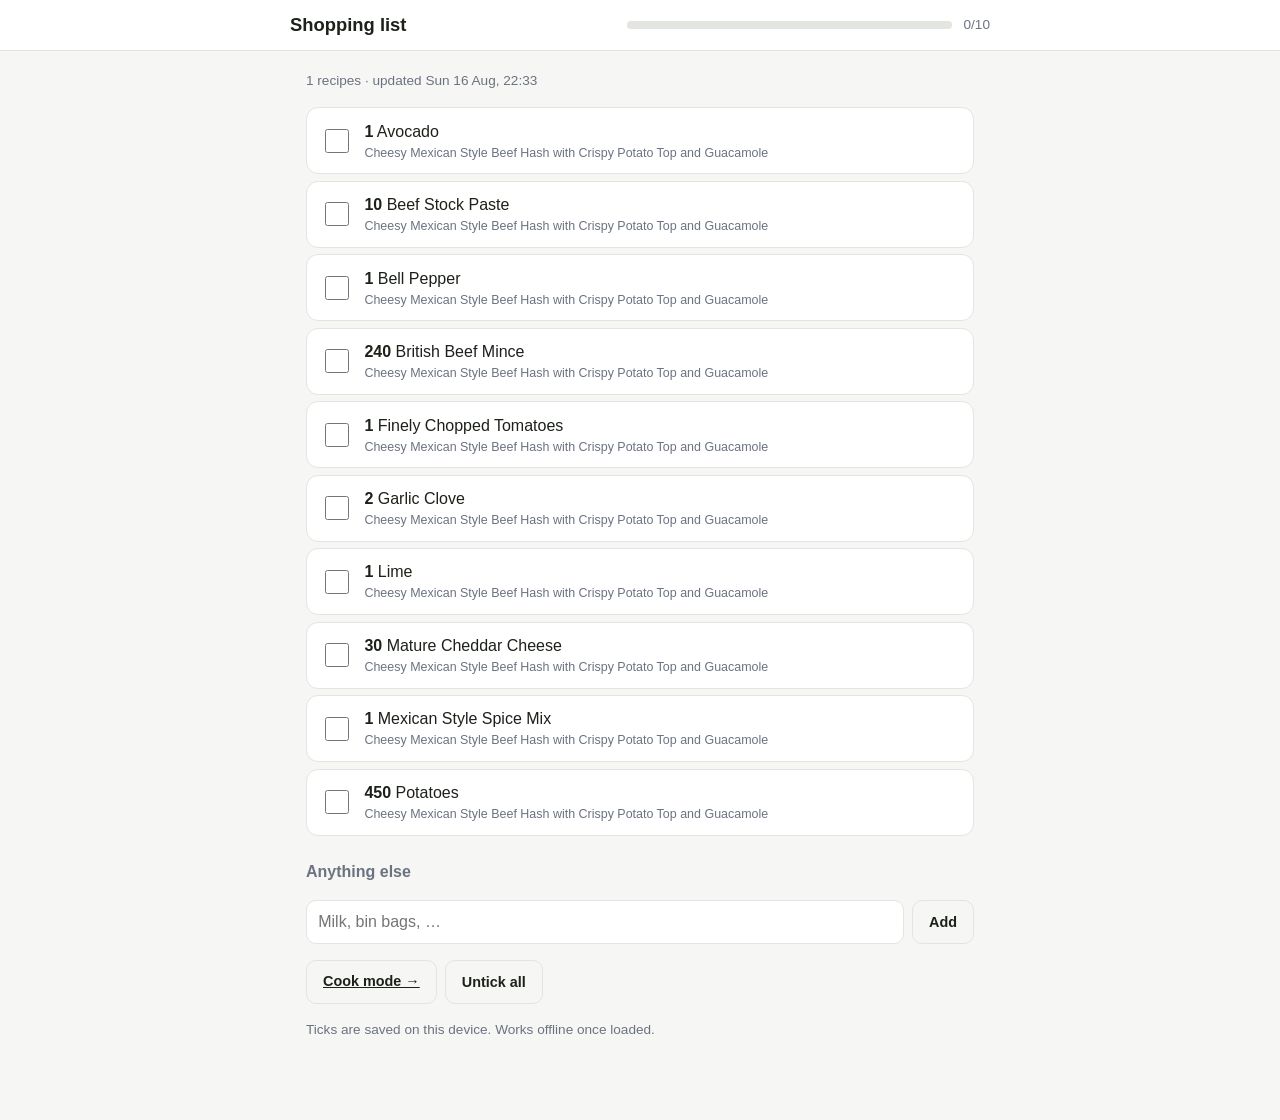
==== docs/index.html @ 16f906e8 "Shopping list 16 Aug 22:33" ====
<!DOCTYPE html>
<html lang="en">
<head>
<meta charset="UTF-8">
<meta name="viewport" content="width=device-width, initial-scale=1.0">
<meta name="theme-color" content="#2f7d32">
<title>Shopping List</title>
<link rel="manifest" href="./manifest.json">
<link rel="icon" href="./icon.svg" type="image/svg+xml">
<link rel="apple-touch-icon" href="./icon.svg">
<meta name="apple-mobile-web-app-capable" content="yes">
<meta name="apple-mobile-web-app-title" content="Shopping">
<style>
:root {
  --bg:#f6f7f5; --surface:#fff; --border:#e2e5e0; --text:#1c2119;
  --muted:#6b7280; --accent:#2f7d32; --accent-dark:#24631f; --accent-soft:#eaf4ea;
}
@media (prefers-color-scheme: dark) {
  :root {
    --bg:#14171a; --surface:#1d2125; --border:#2d3339; --text:#e8eae7;
    --muted:#9aa3ad; --accent:#5cbf60; --accent-dark:#7bd47f; --accent-soft:#1e2c1f;
  }
}
*{box-sizing:border-box}
body{margin:0;font-family:-apple-system,BlinkMacSystemFont,"Segoe UI",Roboto,Arial,sans-serif;
     background:var(--bg);color:var(--text);line-height:1.5;-webkit-text-size-adjust:100%}
header{position:sticky;top:0;z-index:10;background:var(--surface);
       border-bottom:1px solid var(--border);padding:.7rem 1rem}
.head-row{display:flex;align-items:center;gap:.75rem;max-width:700px;margin:0 auto}
h1{font-size:1.15rem;margin:0;flex:1}
main{max-width:700px;margin:0 auto;padding:1rem 1rem 4rem}
.track{flex:1;height:8px;background:var(--border);border-radius:999px;overflow:hidden}
.fill{height:100%;background:var(--accent);transition:width .25s ease}
.count{font-size:.85rem;color:var(--muted);white-space:nowrap}
ul{list-style:none;margin:0;padding:0}
li{background:var(--surface);border:1px solid var(--border);border-radius:12px;
   margin-bottom:.4rem;overflow:hidden}
label{display:flex;align-items:center;gap:.75rem;padding:.7rem .9rem;
      min-height:56px;cursor:pointer}
input[type=checkbox]{width:24px;height:24px;accent-color:var(--accent);flex:0 0 auto;cursor:pointer}
.txt{flex:1;min-width:0}
.qty{font-weight:700}
.for{display:block;font-size:.78rem;color:var(--muted)}
li.done{opacity:.5}
li.done .txt{text-decoration:line-through}
.pill{display:inline-block;font-size:.7rem;font-weight:700;text-transform:uppercase;
      letter-spacing:.03em;padding:.1rem .45rem;border-radius:999px;
      background:var(--accent-soft);color:var(--accent-dark);border:1px solid var(--border)}
.meta{color:var(--muted);font-size:.85rem;margin:.25rem 0 1rem}
.btn{display:inline-flex;align-items:center;justify-content:center;min-height:44px;
     padding:.5rem 1rem;border:1px solid var(--border);border-radius:10px;
     background:transparent;color:var(--text);font-size:.9rem;font-weight:600;
     cursor:pointer;font-family:inherit}
.btn:hover{background:var(--accent-soft);color:var(--accent-dark)}
.row{display:flex;gap:.5rem;margin:1rem 0;flex-wrap:wrap}
.add{display:flex;gap:.5rem;margin-top:1rem}
.add input[type=text]{flex:1;padding:.65rem .7rem;min-height:44px;border:1px solid var(--border);
     border-radius:10px;background:var(--surface);color:var(--text);font-size:1rem}
h2{font-size:1rem;margin:1.5rem 0 .5rem;color:var(--muted)}
.empty{text-align:center;padding:2rem 1rem;color:var(--muted)}
</style>
</head>
<body>
<header>
  <div class="head-row">
    <h1>Shopping list</h1>
    <div class="track"><div class="fill" id="fill"></div></div>
    <span class="count" id="count"></span>
  </div>
</header>
<main>
  <p class="meta">1 recipes &middot; updated Sun 16 Aug, 22:33</p>
  <ul id="list"><li><label><input type="checkbox" data-key="avocado|"><span class="txt"><span class="qty">1</span> Avocado<span class="for">Cheesy Mexican Style Beef Hash with Crispy Potato Top and Guacamole</span></span></label></li>
<li><label><input type="checkbox" data-key="beef stock paste|"><span class="txt"><span class="qty">10</span> Beef Stock Paste<span class="for">Cheesy Mexican Style Beef Hash with Crispy Potato Top and Guacamole</span></span></label></li>
<li><label><input type="checkbox" data-key="bell pepper|"><span class="txt"><span class="qty">1</span> Bell Pepper<span class="for">Cheesy Mexican Style Beef Hash with Crispy Potato Top and Guacamole</span></span></label></li>
<li><label><input type="checkbox" data-key="british beef mince|"><span class="txt"><span class="qty">240</span> British Beef Mince<span class="for">Cheesy Mexican Style Beef Hash with Crispy Potato Top and Guacamole</span></span></label></li>
<li><label><input type="checkbox" data-key="finely chopped tomatoes|"><span class="txt"><span class="qty">1</span> Finely Chopped Tomatoes<span class="for">Cheesy Mexican Style Beef Hash with Crispy Potato Top and Guacamole</span></span></label></li>
<li><label><input type="checkbox" data-key="garlic|"><span class="txt"><span class="qty">2</span> Garlic Clove<span class="for">Cheesy Mexican Style Beef Hash with Crispy Potato Top and Guacamole</span></span></label></li>
<li><label><input type="checkbox" data-key="lime|"><span class="txt"><span class="qty">1</span> Lime<span class="for">Cheesy Mexican Style Beef Hash with Crispy Potato Top and Guacamole</span></span></label></li>
<li><label><input type="checkbox" data-key="mature cheddar cheese|"><span class="txt"><span class="qty">30</span> Mature Cheddar Cheese<span class="for">Cheesy Mexican Style Beef Hash with Crispy Potato Top and Guacamole</span></span></label></li>
<li><label><input type="checkbox" data-key="mexican style spice mix|"><span class="txt"><span class="qty">1</span> Mexican Style Spice Mix<span class="for">Cheesy Mexican Style Beef Hash with Crispy Potato Top and Guacamole</span></span></label></li>
<li><label><input type="checkbox" data-key="potato|"><span class="txt"><span class="qty">450</span> Potatoes<span class="for">Cheesy Mexican Style Beef Hash with Crispy Potato Top and Guacamole</span></span></label></li></ul>

  <h2>Anything else</h2>
  <div class="add">
    <input type="text" id="extra" placeholder="Milk, bin bags, …" autocomplete="off">
    <button class="btn" id="add-btn">Add</button>
  </div>
  <ul id="extras"></ul>

  <div class="row">
    <a class="btn" href="./cook.html">Cook mode &rarr;</a>
    <button class="btn" id="reset">Untick all</button>
  </div>
  <p class="meta">Ticks are saved on this device. Works offline once loaded.</p>
</main>

<script>
(function () {
  // Ticks are keyed by ingredient, not by position, so republishing the list
  // after adding a recipe keeps everything you'd already ticked.
  var STORE = 'shopping-ticks-v1';
  var EXTRAS = 'shopping-extras-v1';

  function load(key) {
    try { return JSON.parse(localStorage.getItem(key)) || {}; }
    catch (e) { return {}; }
  }
  function save(key, val) {
    try { localStorage.setItem(key, JSON.stringify(val)); } catch (e) {}
  }

  var ticks = load(STORE);
  var extras = load(EXTRAS);
  if (!Array.isArray(extras.items)) extras = { items: [] };

  function refresh() {
    var boxes = document.querySelectorAll('input[type=checkbox]');
    var done = 0;
    boxes.forEach(function (b) { if (b.checked) done++; });
    var total = boxes.length;
    document.getElementById('fill').style.width = total ? (done / total * 100) + '%' : '0%';
    document.getElementById('count').textContent = done + '/' + total;
  }

  function wire(box) {
    box.addEventListener('change', function () {
      box.closest('li').classList.toggle('done', box.checked);
      if (box.dataset.key) {
        ticks[box.dataset.key] = box.checked;
        save(STORE, ticks);
      } else {
        var i = parseInt(box.dataset.extra, 10);
        extras.items[i].done = box.checked;
        save(EXTRAS, extras);
      }
      refresh();
    });
  }

  document.querySelectorAll('#list input[type=checkbox]').forEach(function (box) {
    if (ticks[box.dataset.key]) {
      box.checked = true;
      box.closest('li').classList.add('done');
    }
    wire(box);
  });

  function renderExtras() {
    var ul = document.getElementById('extras');
    ul.innerHTML = '';
    extras.items.forEach(function (item, i) {
      var li = document.createElement('li');
      if (item.done) li.className = 'done';
      var label = document.createElement('label');
      var box = document.createElement('input');
      box.type = 'checkbox';
      box.dataset.extra = i;
      box.checked = !!item.done;
      var span = document.createElement('span');
      span.className = 'txt';
      // textContent, not innerHTML - whatever gets typed here is never markup.
      span.textContent = item.text;
      label.appendChild(box);
      label.appendChild(span);
      li.appendChild(label);
      ul.appendChild(li);
      wire(box);
    });
    refresh();
  }

  document.getElementById('add-btn').addEventListener('click', function () {
    var input = document.getElementById('extra');
    var text = input.value.trim();
    if (!text) return;
    extras.items.push({ text: text, done: false });
    save(EXTRAS, extras);
    input.value = '';
    renderExtras();
  });

  document.getElementById('extra').addEventListener('keydown', function (e) {
    if (e.key === 'Enter') { e.preventDefault(); document.getElementById('add-btn').click(); }
  });

  document.getElementById('reset').addEventListener('click', function () {
    if (!confirm('Untick everything?')) return;
    ticks = {};
    save(STORE, ticks);
    extras.items.forEach(function (i) { i.done = false; });
    save(EXTRAS, extras);
    document.querySelectorAll('#list input[type=checkbox]').forEach(function (b) {
      b.checked = false;
      b.closest('li').classList.remove('done');
    });
    renderExtras();
  });

  renderExtras();

  if ('serviceWorker' in navigator) {
    navigator.serviceWorker.register('./sw.js').catch(function () {});
  }
})();
</script>
</body>
</html>
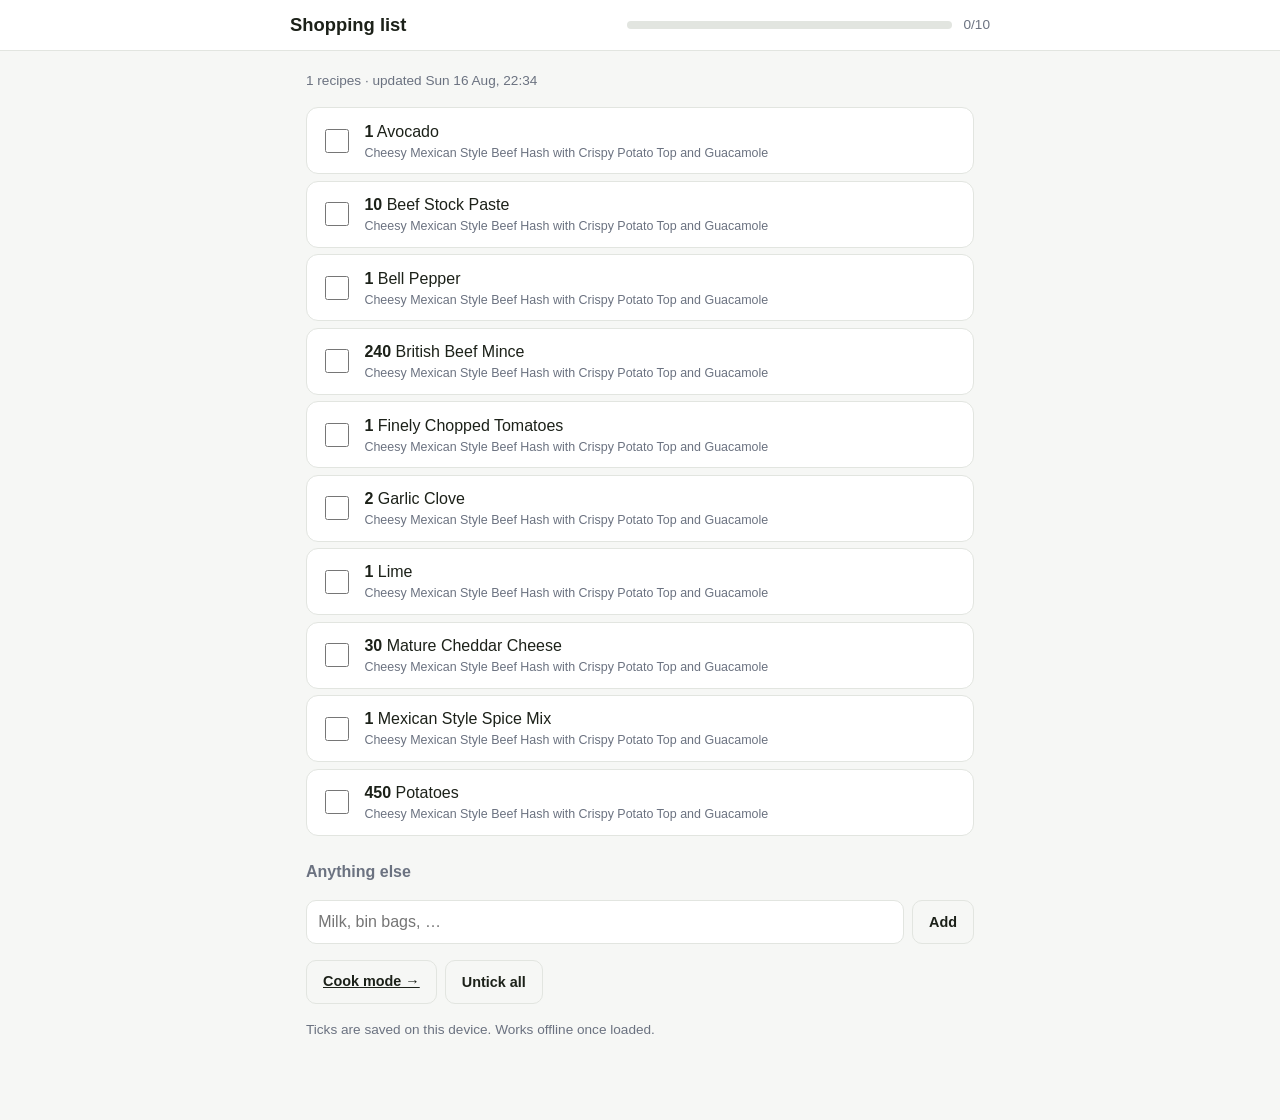
==== commit 6c3be8c4: "Shopping list 16 Aug 22:34" ====
--- a/docs/index.html
+++ b/docs/index.html
@@ -69,7 +69,7 @@
   </div>
 </header>
 <main>
-  <p class="meta">1 recipes &middot; updated Sun 16 Aug, 22:33</p>
+  <p class="meta">1 recipes &middot; updated Sun 16 Aug, 22:34</p>
   <ul id="list"><li><label><input type="checkbox" data-key="avocado|"><span class="txt"><span class="qty">1</span> Avocado<span class="for">Cheesy Mexican Style Beef Hash with Crispy Potato Top and Guacamole</span></span></label></li>
 <li><label><input type="checkbox" data-key="beef stock paste|"><span class="txt"><span class="qty">10</span> Beef Stock Paste<span class="for">Cheesy Mexican Style Beef Hash with Crispy Potato Top and Guacamole</span></span></label></li>
 <li><label><input type="checkbox" data-key="bell pepper|"><span class="txt"><span class="qty">1</span> Bell Pepper<span class="for">Cheesy Mexican Style Beef Hash with Crispy Potato Top and Guacamole</span></span></label></li>
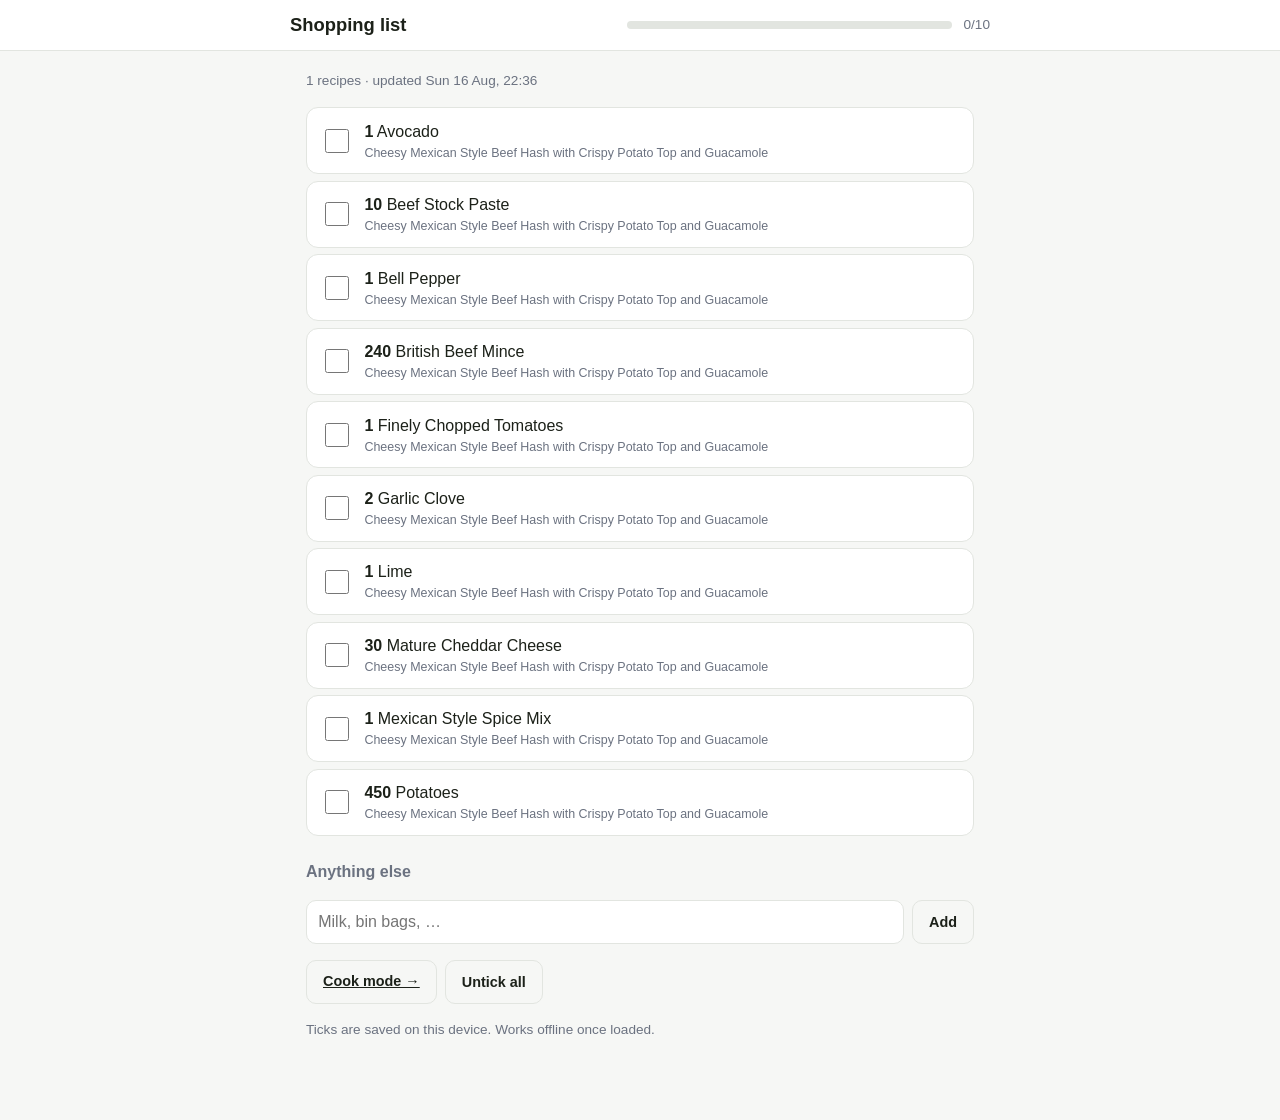
==== commit 9addfef7: "Shopping list 16 Aug 22:36" ====
--- a/docs/index.html
+++ b/docs/index.html
@@ -69,7 +69,7 @@
   </div>
 </header>
 <main>
-  <p class="meta">1 recipes &middot; updated Sun 16 Aug, 22:34</p>
+  <p class="meta">1 recipes &middot; updated Sun 16 Aug, 22:36</p>
   <ul id="list"><li><label><input type="checkbox" data-key="avocado|"><span class="txt"><span class="qty">1</span> Avocado<span class="for">Cheesy Mexican Style Beef Hash with Crispy Potato Top and Guacamole</span></span></label></li>
 <li><label><input type="checkbox" data-key="beef stock paste|"><span class="txt"><span class="qty">10</span> Beef Stock Paste<span class="for">Cheesy Mexican Style Beef Hash with Crispy Potato Top and Guacamole</span></span></label></li>
 <li><label><input type="checkbox" data-key="bell pepper|"><span class="txt"><span class="qty">1</span> Bell Pepper<span class="for">Cheesy Mexican Style Beef Hash with Crispy Potato Top and Guacamole</span></span></label></li>
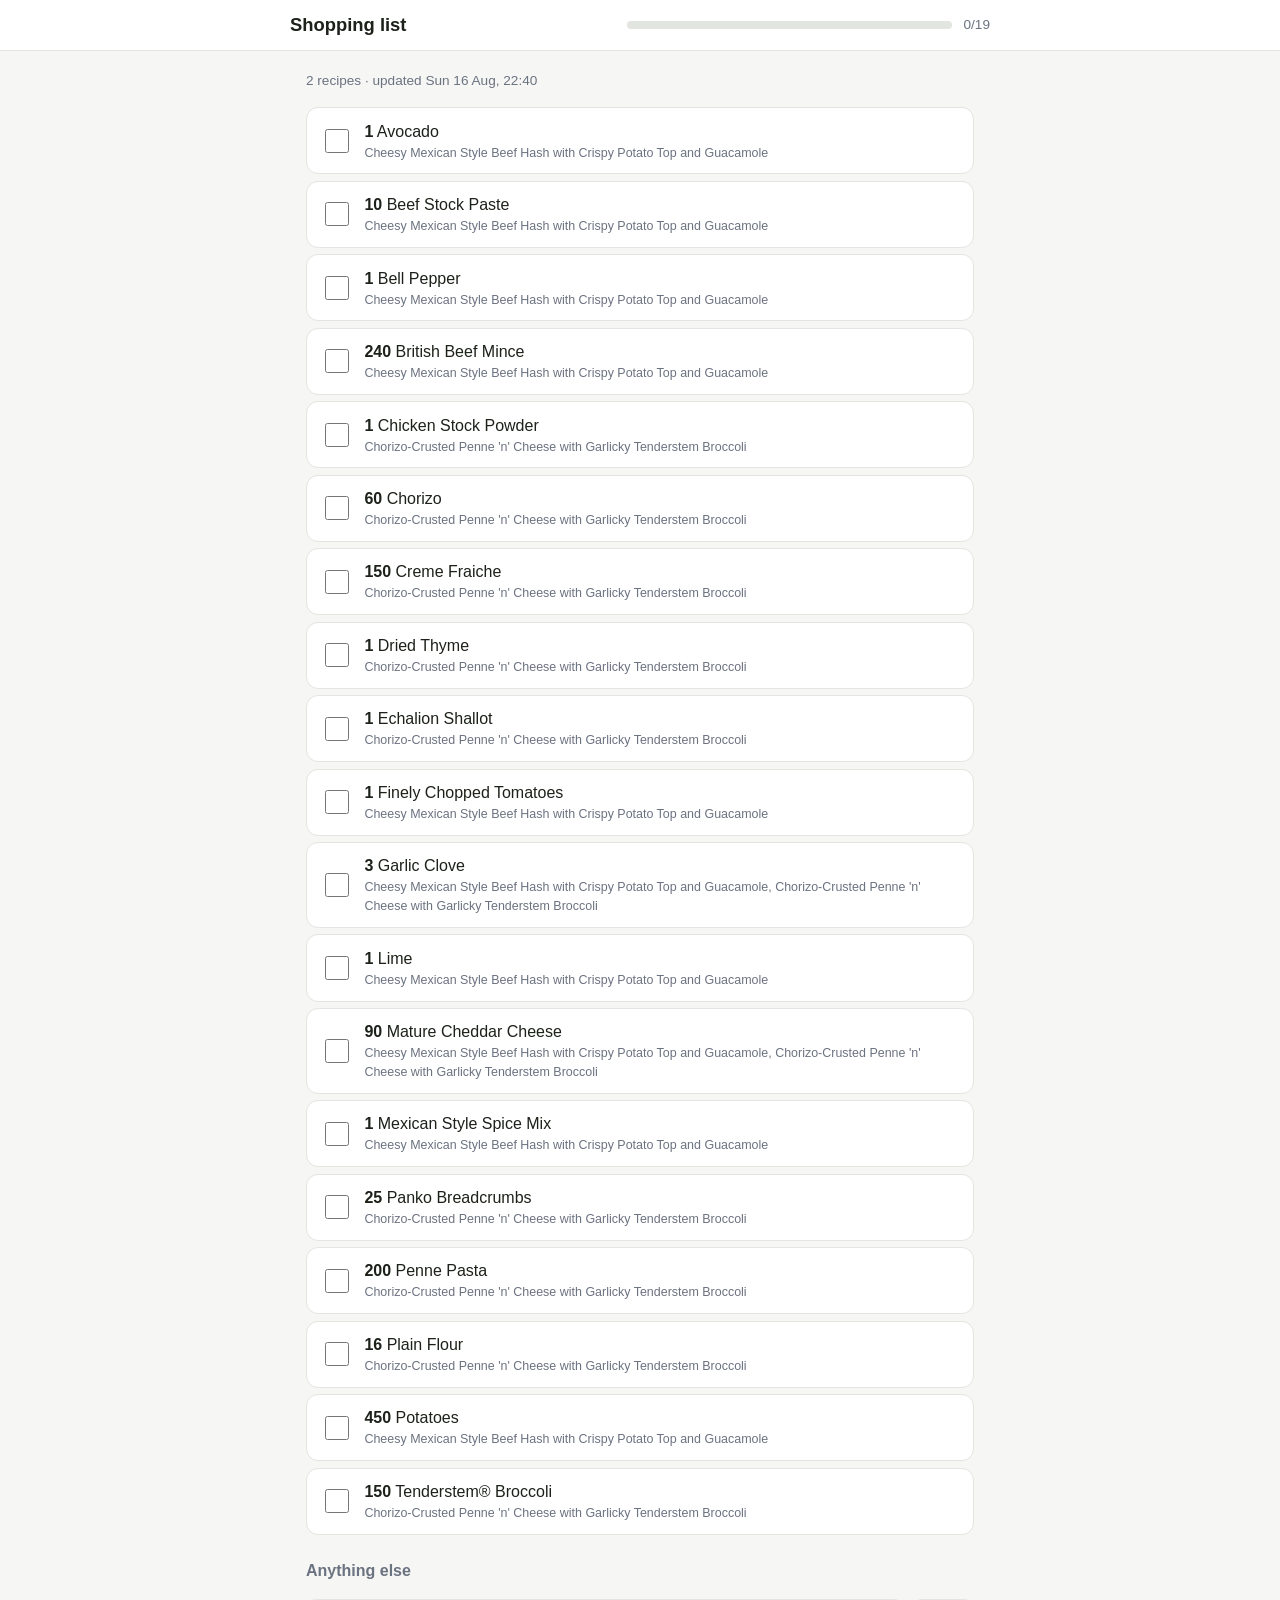
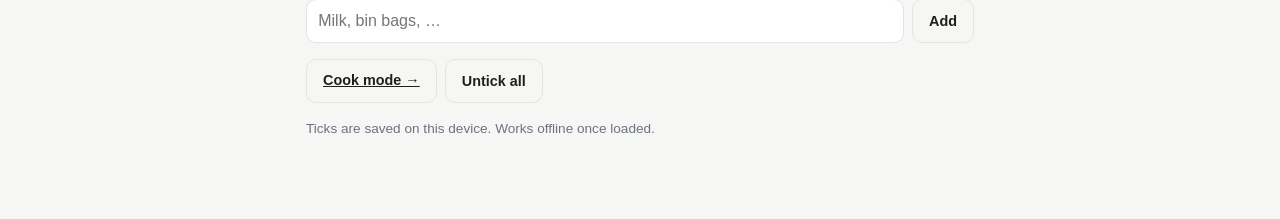
==== commit 7259fc9b: "Shopping list 16 Aug 22:40" ====
--- a/docs/index.html
+++ b/docs/index.html
@@ -69,17 +69,26 @@
   </div>
 </header>
 <main>
-  <p class="meta">1 recipes &middot; updated Sun 16 Aug, 22:36</p>
+  <p class="meta">2 recipes &middot; updated Sun 16 Aug, 22:40</p>
   <ul id="list"><li><label><input type="checkbox" data-key="avocado|"><span class="txt"><span class="qty">1</span> Avocado<span class="for">Cheesy Mexican Style Beef Hash with Crispy Potato Top and Guacamole</span></span></label></li>
 <li><label><input type="checkbox" data-key="beef stock paste|"><span class="txt"><span class="qty">10</span> Beef Stock Paste<span class="for">Cheesy Mexican Style Beef Hash with Crispy Potato Top and Guacamole</span></span></label></li>
 <li><label><input type="checkbox" data-key="bell pepper|"><span class="txt"><span class="qty">1</span> Bell Pepper<span class="for">Cheesy Mexican Style Beef Hash with Crispy Potato Top and Guacamole</span></span></label></li>
 <li><label><input type="checkbox" data-key="british beef mince|"><span class="txt"><span class="qty">240</span> British Beef Mince<span class="for">Cheesy Mexican Style Beef Hash with Crispy Potato Top and Guacamole</span></span></label></li>
+<li><label><input type="checkbox" data-key="chicken stock powder|"><span class="txt"><span class="qty">1</span> Chicken Stock Powder<span class="for">Chorizo-Crusted Penne &#x27;n&#x27; Cheese with Garlicky Tenderstem Broccoli</span></span></label></li>
+<li><label><input type="checkbox" data-key="chorizo|"><span class="txt"><span class="qty">60</span> Chorizo<span class="for">Chorizo-Crusted Penne &#x27;n&#x27; Cheese with Garlicky Tenderstem Broccoli</span></span></label></li>
+<li><label><input type="checkbox" data-key="creme fraiche|"><span class="txt"><span class="qty">150</span> Creme Fraiche<span class="for">Chorizo-Crusted Penne &#x27;n&#x27; Cheese with Garlicky Tenderstem Broccoli</span></span></label></li>
+<li><label><input type="checkbox" data-key="dried thyme|"><span class="txt"><span class="qty">1</span> Dried Thyme<span class="for">Chorizo-Crusted Penne &#x27;n&#x27; Cheese with Garlicky Tenderstem Broccoli</span></span></label></li>
+<li><label><input type="checkbox" data-key="echalion shallot|"><span class="txt"><span class="qty">1</span> Echalion Shallot<span class="for">Chorizo-Crusted Penne &#x27;n&#x27; Cheese with Garlicky Tenderstem Broccoli</span></span></label></li>
 <li><label><input type="checkbox" data-key="finely chopped tomatoes|"><span class="txt"><span class="qty">1</span> Finely Chopped Tomatoes<span class="for">Cheesy Mexican Style Beef Hash with Crispy Potato Top and Guacamole</span></span></label></li>
-<li><label><input type="checkbox" data-key="garlic|"><span class="txt"><span class="qty">2</span> Garlic Clove<span class="for">Cheesy Mexican Style Beef Hash with Crispy Potato Top and Guacamole</span></span></label></li>
+<li><label><input type="checkbox" data-key="garlic|"><span class="txt"><span class="qty">3</span> Garlic Clove<span class="for">Cheesy Mexican Style Beef Hash with Crispy Potato Top and Guacamole, Chorizo-Crusted Penne &#x27;n&#x27; Cheese with Garlicky Tenderstem Broccoli</span></span></label></li>
 <li><label><input type="checkbox" data-key="lime|"><span class="txt"><span class="qty">1</span> Lime<span class="for">Cheesy Mexican Style Beef Hash with Crispy Potato Top and Guacamole</span></span></label></li>
-<li><label><input type="checkbox" data-key="mature cheddar cheese|"><span class="txt"><span class="qty">30</span> Mature Cheddar Cheese<span class="for">Cheesy Mexican Style Beef Hash with Crispy Potato Top and Guacamole</span></span></label></li>
+<li><label><input type="checkbox" data-key="mature cheddar cheese|"><span class="txt"><span class="qty">90</span> Mature Cheddar Cheese<span class="for">Cheesy Mexican Style Beef Hash with Crispy Potato Top and Guacamole, Chorizo-Crusted Penne &#x27;n&#x27; Cheese with Garlicky Tenderstem Broccoli</span></span></label></li>
 <li><label><input type="checkbox" data-key="mexican style spice mix|"><span class="txt"><span class="qty">1</span> Mexican Style Spice Mix<span class="for">Cheesy Mexican Style Beef Hash with Crispy Potato Top and Guacamole</span></span></label></li>
-<li><label><input type="checkbox" data-key="potato|"><span class="txt"><span class="qty">450</span> Potatoes<span class="for">Cheesy Mexican Style Beef Hash with Crispy Potato Top and Guacamole</span></span></label></li></ul>
+<li><label><input type="checkbox" data-key="panko breadcrumbs|"><span class="txt"><span class="qty">25</span> Panko Breadcrumbs<span class="for">Chorizo-Crusted Penne &#x27;n&#x27; Cheese with Garlicky Tenderstem Broccoli</span></span></label></li>
+<li><label><input type="checkbox" data-key="penne pasta|"><span class="txt"><span class="qty">200</span> Penne Pasta<span class="for">Chorizo-Crusted Penne &#x27;n&#x27; Cheese with Garlicky Tenderstem Broccoli</span></span></label></li>
+<li><label><input type="checkbox" data-key="plain flour|"><span class="txt"><span class="qty">16</span> Plain Flour<span class="for">Chorizo-Crusted Penne &#x27;n&#x27; Cheese with Garlicky Tenderstem Broccoli</span></span></label></li>
+<li><label><input type="checkbox" data-key="potato|"><span class="txt"><span class="qty">450</span> Potatoes<span class="for">Cheesy Mexican Style Beef Hash with Crispy Potato Top and Guacamole</span></span></label></li>
+<li><label><input type="checkbox" data-key="tenderstem® broccoli|"><span class="txt"><span class="qty">150</span> Tenderstem® Broccoli<span class="for">Chorizo-Crusted Penne &#x27;n&#x27; Cheese with Garlicky Tenderstem Broccoli</span></span></label></li></ul>
 
   <h2>Anything else</h2>
   <div class="add">
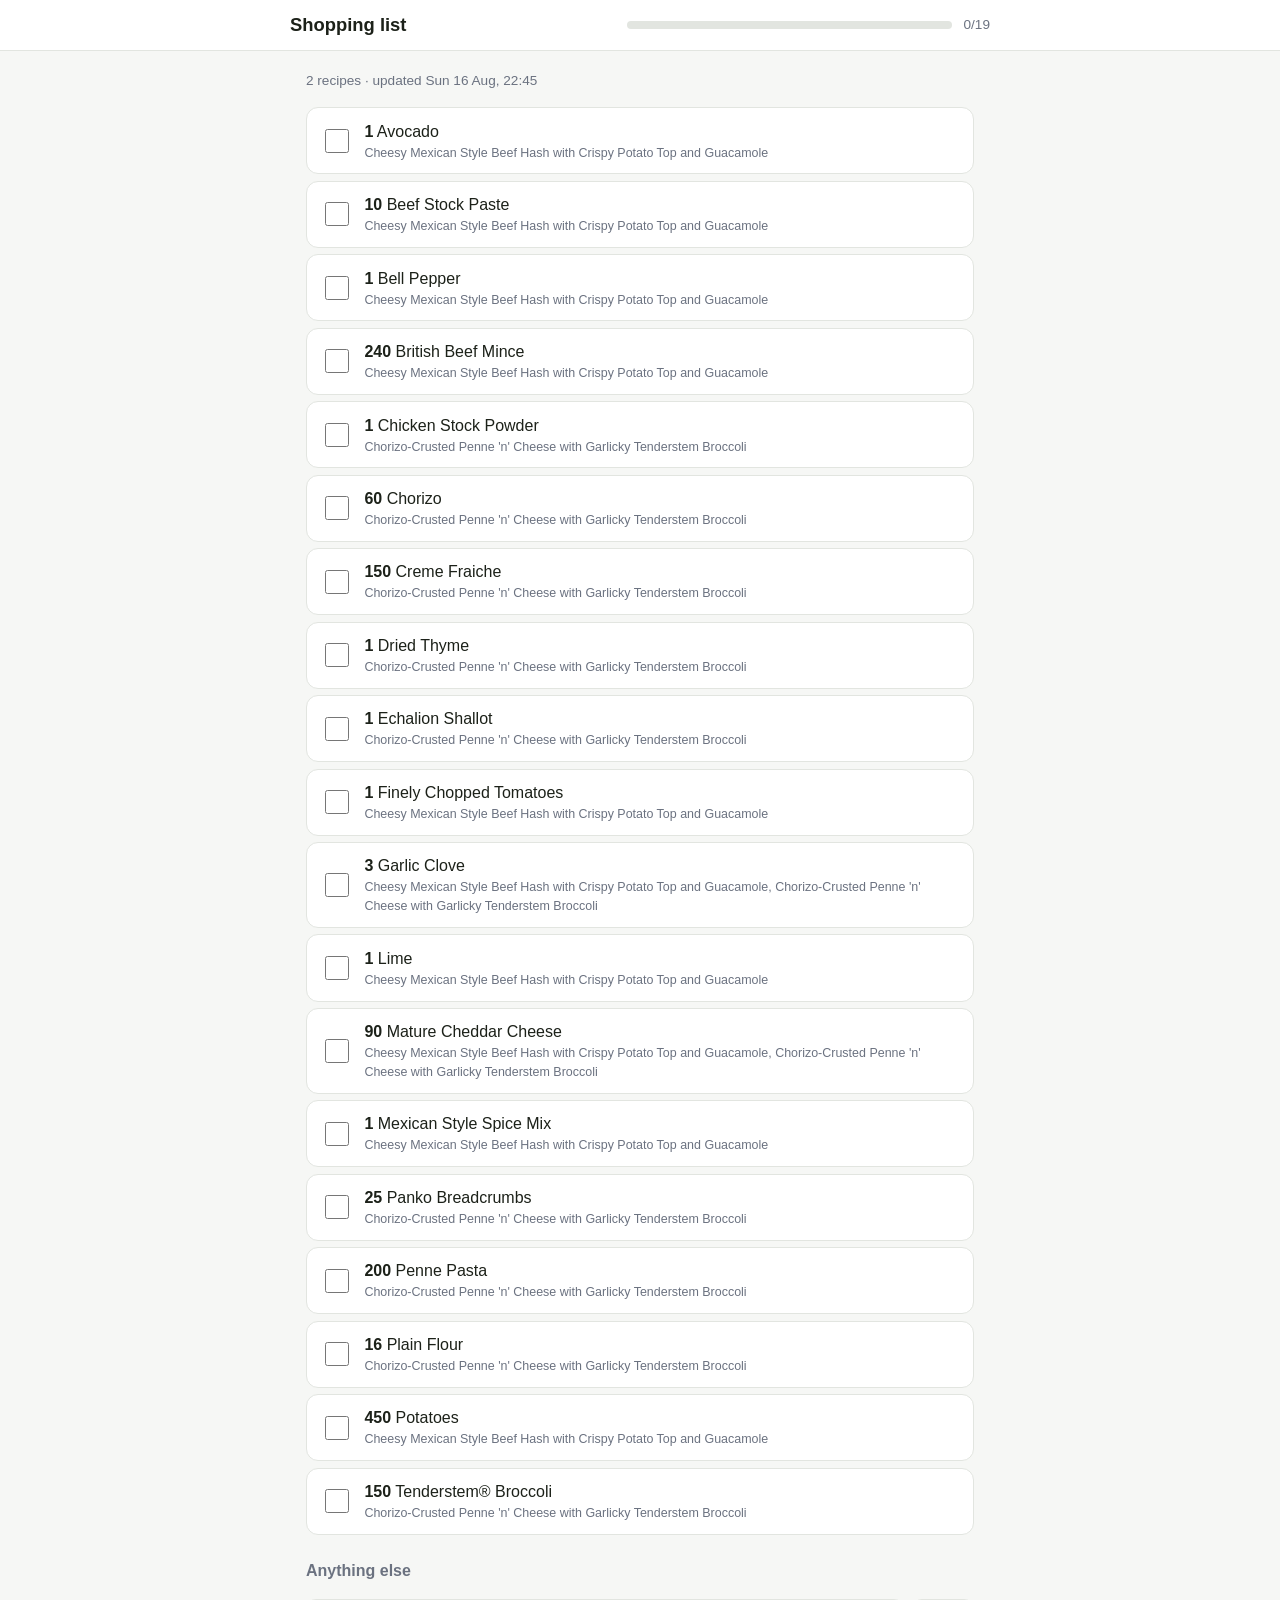
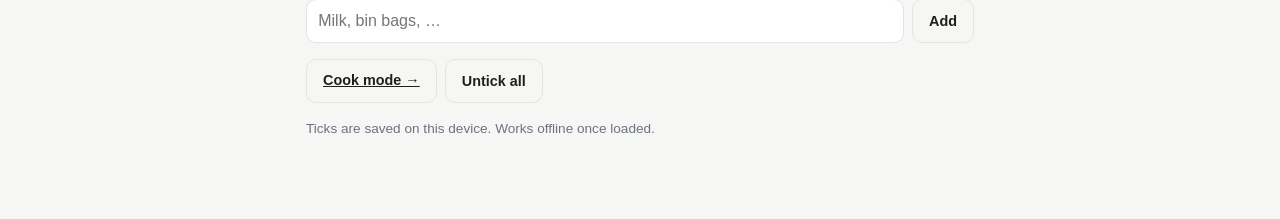
==== commit b7e6fbb7: "Shopping list 16 Aug 22:45" ====
--- a/docs/index.html
+++ b/docs/index.html
@@ -69,7 +69,7 @@
   </div>
 </header>
 <main>
-  <p class="meta">2 recipes &middot; updated Sun 16 Aug, 22:40</p>
+  <p class="meta">2 recipes &middot; updated Sun 16 Aug, 22:45</p>
   <ul id="list"><li><label><input type="checkbox" data-key="avocado|"><span class="txt"><span class="qty">1</span> Avocado<span class="for">Cheesy Mexican Style Beef Hash with Crispy Potato Top and Guacamole</span></span></label></li>
 <li><label><input type="checkbox" data-key="beef stock paste|"><span class="txt"><span class="qty">10</span> Beef Stock Paste<span class="for">Cheesy Mexican Style Beef Hash with Crispy Potato Top and Guacamole</span></span></label></li>
 <li><label><input type="checkbox" data-key="bell pepper|"><span class="txt"><span class="qty">1</span> Bell Pepper<span class="for">Cheesy Mexican Style Beef Hash with Crispy Potato Top and Guacamole</span></span></label></li>
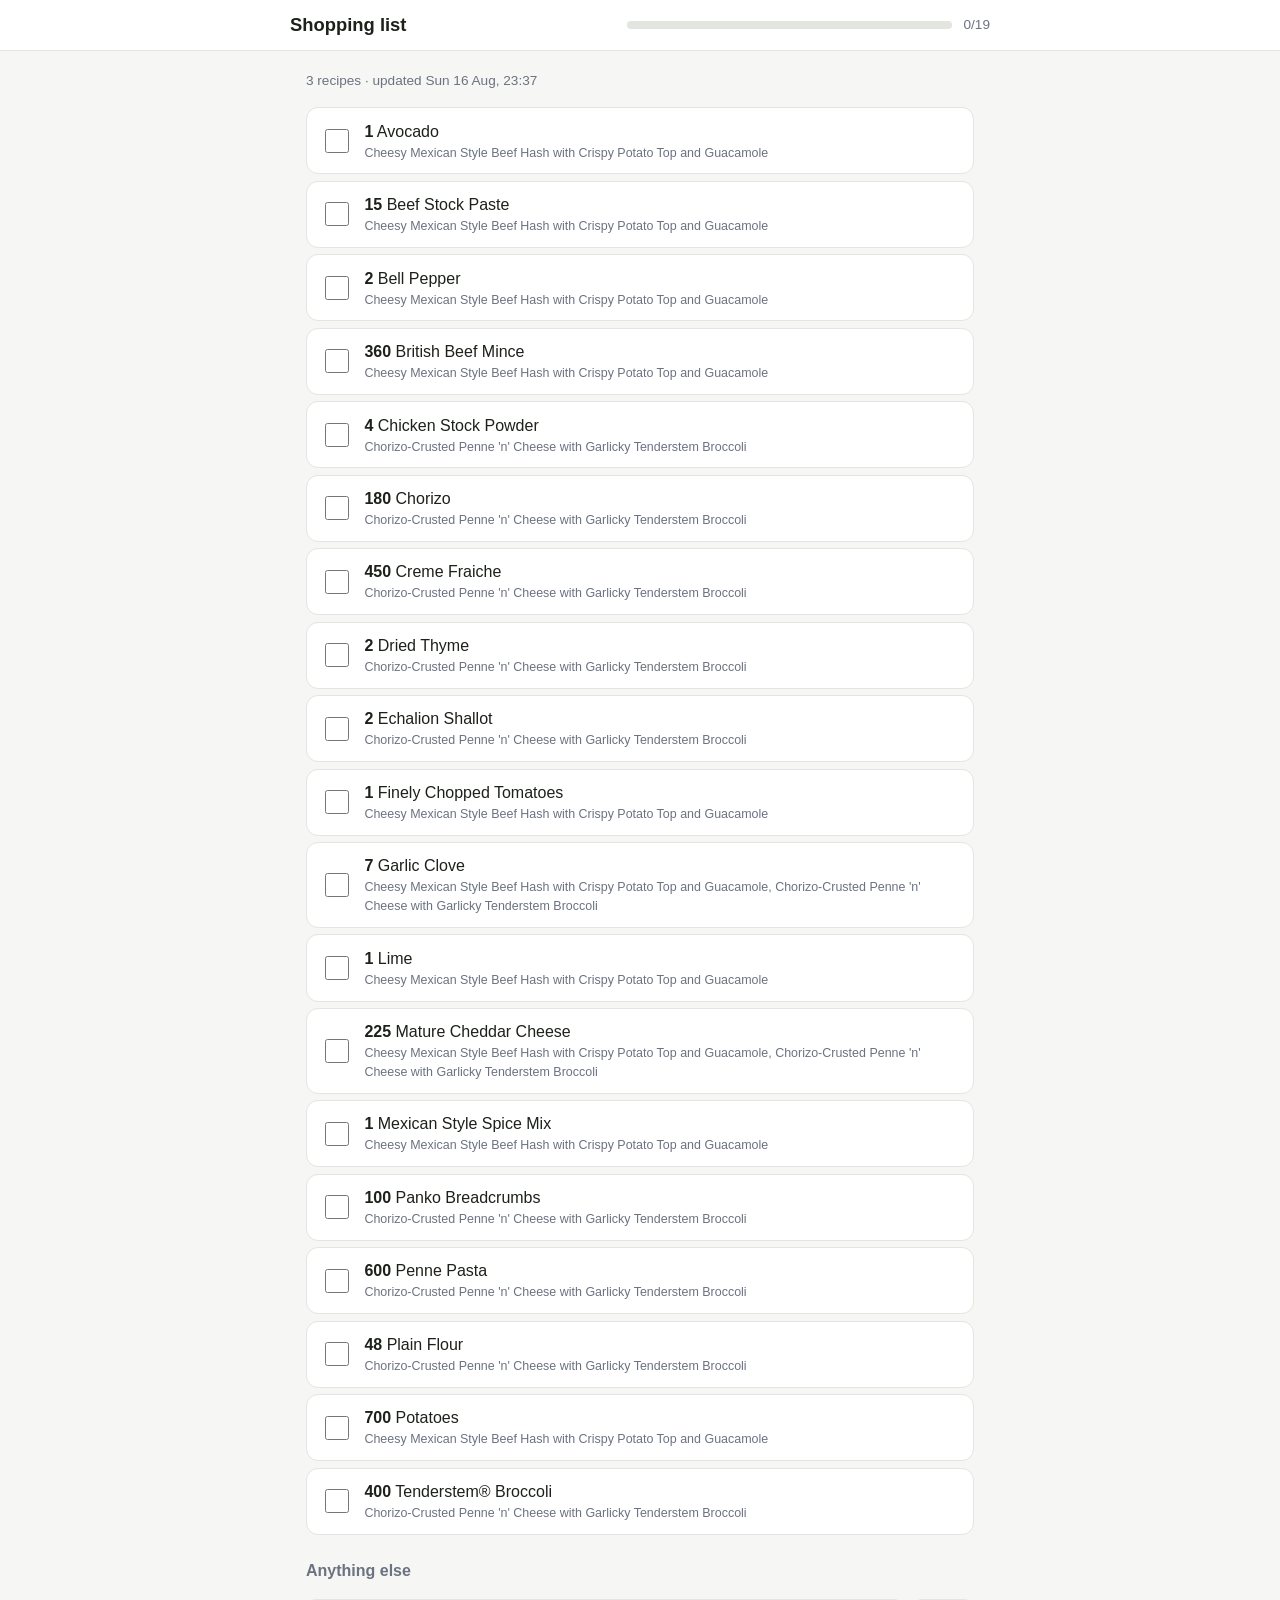
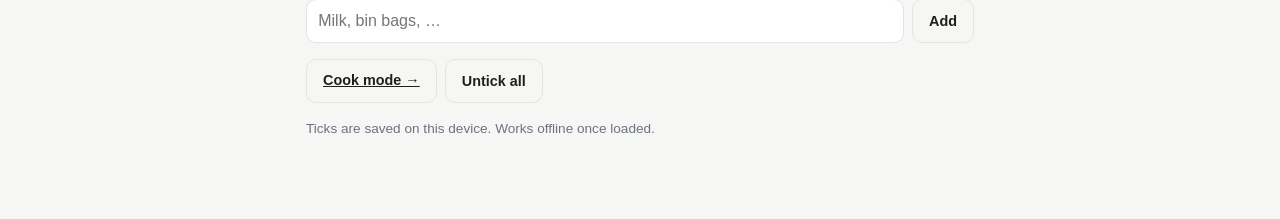
==== commit d4d6fc2a: "Shopping list 16 Aug 23:37" ====
--- a/docs/index.html
+++ b/docs/index.html
@@ -69,26 +69,26 @@
   </div>
 </header>
 <main>
-  <p class="meta">2 recipes &middot; updated Sun 16 Aug, 22:45</p>
+  <p class="meta">3 recipes &middot; updated Sun 16 Aug, 23:37</p>
   <ul id="list"><li><label><input type="checkbox" data-key="avocado|"><span class="txt"><span class="qty">1</span> Avocado<span class="for">Cheesy Mexican Style Beef Hash with Crispy Potato Top and Guacamole</span></span></label></li>
-<li><label><input type="checkbox" data-key="beef stock paste|"><span class="txt"><span class="qty">10</span> Beef Stock Paste<span class="for">Cheesy Mexican Style Beef Hash with Crispy Potato Top and Guacamole</span></span></label></li>
-<li><label><input type="checkbox" data-key="bell pepper|"><span class="txt"><span class="qty">1</span> Bell Pepper<span class="for">Cheesy Mexican Style Beef Hash with Crispy Potato Top and Guacamole</span></span></label></li>
-<li><label><input type="checkbox" data-key="british beef mince|"><span class="txt"><span class="qty">240</span> British Beef Mince<span class="for">Cheesy Mexican Style Beef Hash with Crispy Potato Top and Guacamole</span></span></label></li>
-<li><label><input type="checkbox" data-key="chicken stock powder|"><span class="txt"><span class="qty">1</span> Chicken Stock Powder<span class="for">Chorizo-Crusted Penne &#x27;n&#x27; Cheese with Garlicky Tenderstem Broccoli</span></span></label></li>
-<li><label><input type="checkbox" data-key="chorizo|"><span class="txt"><span class="qty">60</span> Chorizo<span class="for">Chorizo-Crusted Penne &#x27;n&#x27; Cheese with Garlicky Tenderstem Broccoli</span></span></label></li>
-<li><label><input type="checkbox" data-key="creme fraiche|"><span class="txt"><span class="qty">150</span> Creme Fraiche<span class="for">Chorizo-Crusted Penne &#x27;n&#x27; Cheese with Garlicky Tenderstem Broccoli</span></span></label></li>
-<li><label><input type="checkbox" data-key="dried thyme|"><span class="txt"><span class="qty">1</span> Dried Thyme<span class="for">Chorizo-Crusted Penne &#x27;n&#x27; Cheese with Garlicky Tenderstem Broccoli</span></span></label></li>
-<li><label><input type="checkbox" data-key="echalion shallot|"><span class="txt"><span class="qty">1</span> Echalion Shallot<span class="for">Chorizo-Crusted Penne &#x27;n&#x27; Cheese with Garlicky Tenderstem Broccoli</span></span></label></li>
+<li><label><input type="checkbox" data-key="beef stock paste|"><span class="txt"><span class="qty">15</span> Beef Stock Paste<span class="for">Cheesy Mexican Style Beef Hash with Crispy Potato Top and Guacamole</span></span></label></li>
+<li><label><input type="checkbox" data-key="bell pepper|"><span class="txt"><span class="qty">2</span> Bell Pepper<span class="for">Cheesy Mexican Style Beef Hash with Crispy Potato Top and Guacamole</span></span></label></li>
+<li><label><input type="checkbox" data-key="british beef mince|"><span class="txt"><span class="qty">360</span> British Beef Mince<span class="for">Cheesy Mexican Style Beef Hash with Crispy Potato Top and Guacamole</span></span></label></li>
+<li><label><input type="checkbox" data-key="chicken stock powder|"><span class="txt"><span class="qty">4</span> Chicken Stock Powder<span class="for">Chorizo-Crusted Penne &#x27;n&#x27; Cheese with Garlicky Tenderstem Broccoli</span></span></label></li>
+<li><label><input type="checkbox" data-key="chorizo|"><span class="txt"><span class="qty">180</span> Chorizo<span class="for">Chorizo-Crusted Penne &#x27;n&#x27; Cheese with Garlicky Tenderstem Broccoli</span></span></label></li>
+<li><label><input type="checkbox" data-key="creme fraiche|"><span class="txt"><span class="qty">450</span> Creme Fraiche<span class="for">Chorizo-Crusted Penne &#x27;n&#x27; Cheese with Garlicky Tenderstem Broccoli</span></span></label></li>
+<li><label><input type="checkbox" data-key="dried thyme|"><span class="txt"><span class="qty">2</span> Dried Thyme<span class="for">Chorizo-Crusted Penne &#x27;n&#x27; Cheese with Garlicky Tenderstem Broccoli</span></span></label></li>
+<li><label><input type="checkbox" data-key="echalion shallot|"><span class="txt"><span class="qty">2</span> Echalion Shallot<span class="for">Chorizo-Crusted Penne &#x27;n&#x27; Cheese with Garlicky Tenderstem Broccoli</span></span></label></li>
 <li><label><input type="checkbox" data-key="finely chopped tomatoes|"><span class="txt"><span class="qty">1</span> Finely Chopped Tomatoes<span class="for">Cheesy Mexican Style Beef Hash with Crispy Potato Top and Guacamole</span></span></label></li>
-<li><label><input type="checkbox" data-key="garlic|"><span class="txt"><span class="qty">3</span> Garlic Clove<span class="for">Cheesy Mexican Style Beef Hash with Crispy Potato Top and Guacamole, Chorizo-Crusted Penne &#x27;n&#x27; Cheese with Garlicky Tenderstem Broccoli</span></span></label></li>
+<li><label><input type="checkbox" data-key="garlic|"><span class="txt"><span class="qty">7</span> Garlic Clove<span class="for">Cheesy Mexican Style Beef Hash with Crispy Potato Top and Guacamole, Chorizo-Crusted Penne &#x27;n&#x27; Cheese with Garlicky Tenderstem Broccoli</span></span></label></li>
 <li><label><input type="checkbox" data-key="lime|"><span class="txt"><span class="qty">1</span> Lime<span class="for">Cheesy Mexican Style Beef Hash with Crispy Potato Top and Guacamole</span></span></label></li>
-<li><label><input type="checkbox" data-key="mature cheddar cheese|"><span class="txt"><span class="qty">90</span> Mature Cheddar Cheese<span class="for">Cheesy Mexican Style Beef Hash with Crispy Potato Top and Guacamole, Chorizo-Crusted Penne &#x27;n&#x27; Cheese with Garlicky Tenderstem Broccoli</span></span></label></li>
+<li><label><input type="checkbox" data-key="mature cheddar cheese|"><span class="txt"><span class="qty">225</span> Mature Cheddar Cheese<span class="for">Cheesy Mexican Style Beef Hash with Crispy Potato Top and Guacamole, Chorizo-Crusted Penne &#x27;n&#x27; Cheese with Garlicky Tenderstem Broccoli</span></span></label></li>
 <li><label><input type="checkbox" data-key="mexican style spice mix|"><span class="txt"><span class="qty">1</span> Mexican Style Spice Mix<span class="for">Cheesy Mexican Style Beef Hash with Crispy Potato Top and Guacamole</span></span></label></li>
-<li><label><input type="checkbox" data-key="panko breadcrumbs|"><span class="txt"><span class="qty">25</span> Panko Breadcrumbs<span class="for">Chorizo-Crusted Penne &#x27;n&#x27; Cheese with Garlicky Tenderstem Broccoli</span></span></label></li>
-<li><label><input type="checkbox" data-key="penne pasta|"><span class="txt"><span class="qty">200</span> Penne Pasta<span class="for">Chorizo-Crusted Penne &#x27;n&#x27; Cheese with Garlicky Tenderstem Broccoli</span></span></label></li>
-<li><label><input type="checkbox" data-key="plain flour|"><span class="txt"><span class="qty">16</span> Plain Flour<span class="for">Chorizo-Crusted Penne &#x27;n&#x27; Cheese with Garlicky Tenderstem Broccoli</span></span></label></li>
-<li><label><input type="checkbox" data-key="potato|"><span class="txt"><span class="qty">450</span> Potatoes<span class="for">Cheesy Mexican Style Beef Hash with Crispy Potato Top and Guacamole</span></span></label></li>
-<li><label><input type="checkbox" data-key="tenderstem® broccoli|"><span class="txt"><span class="qty">150</span> Tenderstem® Broccoli<span class="for">Chorizo-Crusted Penne &#x27;n&#x27; Cheese with Garlicky Tenderstem Broccoli</span></span></label></li></ul>
+<li><label><input type="checkbox" data-key="panko breadcrumbs|"><span class="txt"><span class="qty">100</span> Panko Breadcrumbs<span class="for">Chorizo-Crusted Penne &#x27;n&#x27; Cheese with Garlicky Tenderstem Broccoli</span></span></label></li>
+<li><label><input type="checkbox" data-key="penne pasta|"><span class="txt"><span class="qty">600</span> Penne Pasta<span class="for">Chorizo-Crusted Penne &#x27;n&#x27; Cheese with Garlicky Tenderstem Broccoli</span></span></label></li>
+<li><label><input type="checkbox" data-key="plain flour|"><span class="txt"><span class="qty">48</span> Plain Flour<span class="for">Chorizo-Crusted Penne &#x27;n&#x27; Cheese with Garlicky Tenderstem Broccoli</span></span></label></li>
+<li><label><input type="checkbox" data-key="potato|"><span class="txt"><span class="qty">700</span> Potatoes<span class="for">Cheesy Mexican Style Beef Hash with Crispy Potato Top and Guacamole</span></span></label></li>
+<li><label><input type="checkbox" data-key="tenderstem® broccoli|"><span class="txt"><span class="qty">400</span> Tenderstem® Broccoli<span class="for">Chorizo-Crusted Penne &#x27;n&#x27; Cheese with Garlicky Tenderstem Broccoli</span></span></label></li></ul>
 
   <h2>Anything else</h2>
   <div class="add">
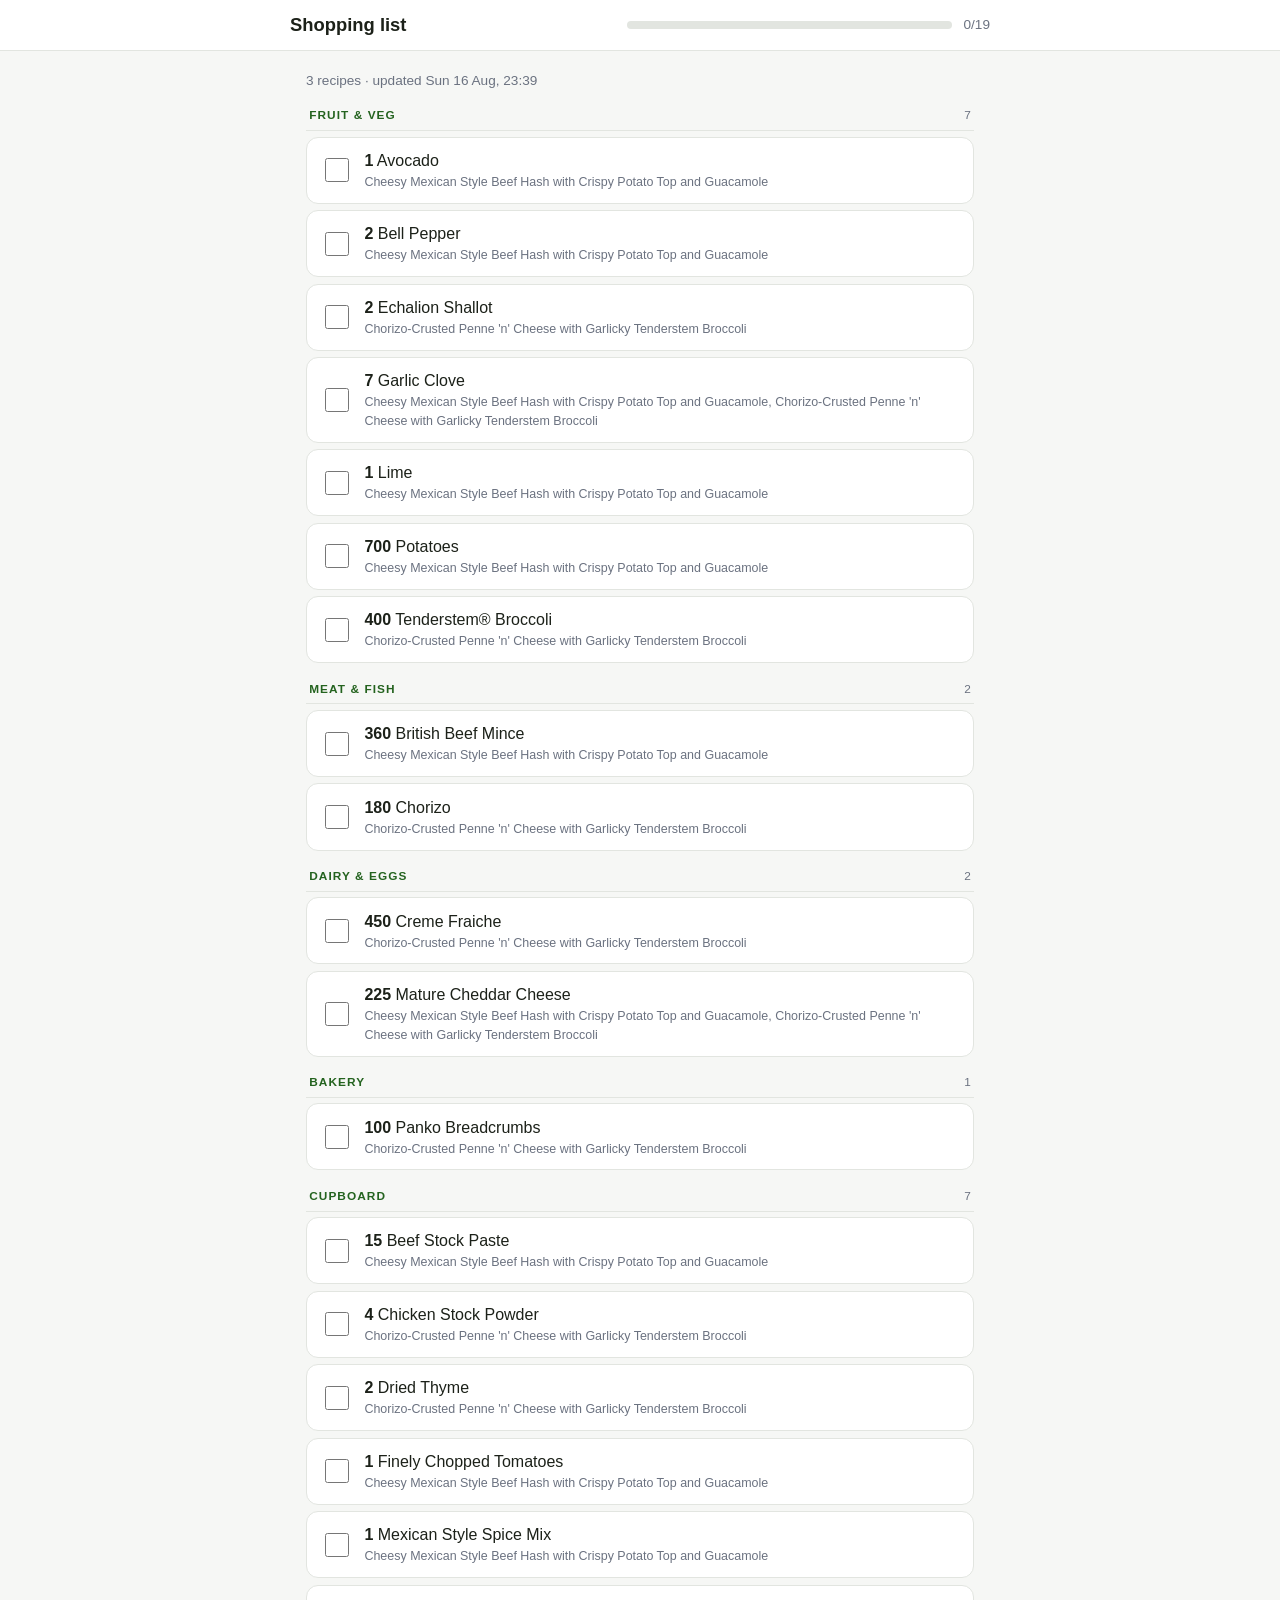
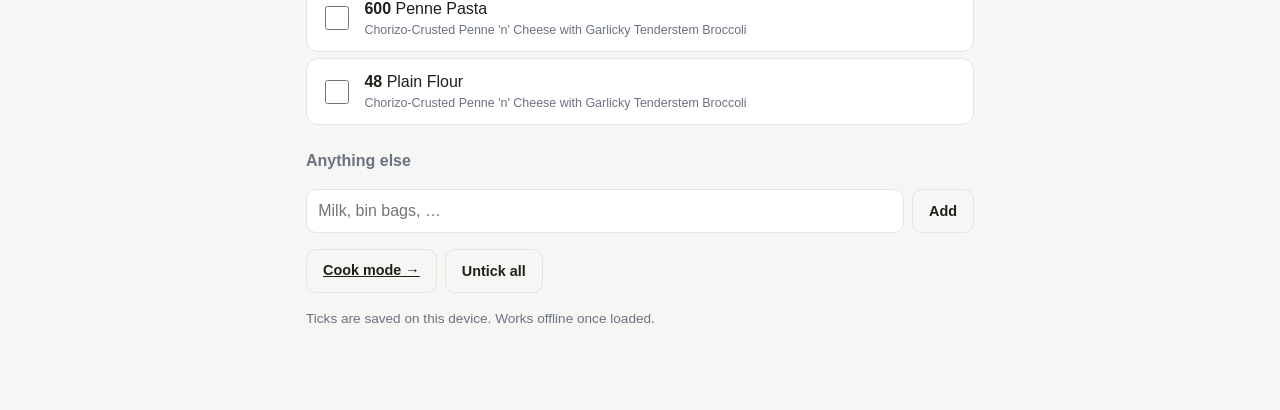
==== commit 252a4f2f: "Shopping list 16 Aug 23:39" ====
--- a/docs/index.html
+++ b/docs/index.html
@@ -43,6 +43,14 @@
 .for{display:block;font-size:.78rem;color:var(--muted)}
 li.done{opacity:.5}
 li.done .txt{text-decoration:line-through}
+/* Aisle signposts: readable while scanning one-handed, without competing
+   with the items themselves. */
+li.aisle-head{background:transparent;border:none;border-radius:0;margin:1.1rem 0 .35rem;
+  padding:0 .2rem .3rem;border-bottom:1px solid var(--border);
+  font-size:.74rem;font-weight:700;text-transform:uppercase;letter-spacing:.09em;
+  color:var(--accent-dark);display:flex;justify-content:space-between;align-items:baseline}
+li.aisle-head:first-child{margin-top:0}
+li.aisle-head .n{font-weight:500;color:var(--muted);letter-spacing:0}
 .pill{display:inline-block;font-size:.7rem;font-weight:700;text-transform:uppercase;
       letter-spacing:.03em;padding:.1rem .45rem;border-radius:999px;
       background:var(--accent-soft);color:var(--accent-dark);border:1px solid var(--border)}
@@ -69,26 +77,31 @@
   </div>
 </header>
 <main>
-  <p class="meta">3 recipes &middot; updated Sun 16 Aug, 23:37</p>
-  <ul id="list"><li><label><input type="checkbox" data-key="avocado|"><span class="txt"><span class="qty">1</span> Avocado<span class="for">Cheesy Mexican Style Beef Hash with Crispy Potato Top and Guacamole</span></span></label></li>
-<li><label><input type="checkbox" data-key="beef stock paste|"><span class="txt"><span class="qty">15</span> Beef Stock Paste<span class="for">Cheesy Mexican Style Beef Hash with Crispy Potato Top and Guacamole</span></span></label></li>
+  <p class="meta">3 recipes &middot; updated Sun 16 Aug, 23:39</p>
+  <ul id="list"><li class="aisle-head">Fruit &amp; Veg<span class="n">7</span></li>
+<li><label><input type="checkbox" data-key="avocado|"><span class="txt"><span class="qty">1</span> Avocado<span class="for">Cheesy Mexican Style Beef Hash with Crispy Potato Top and Guacamole</span></span></label></li>
 <li><label><input type="checkbox" data-key="bell pepper|"><span class="txt"><span class="qty">2</span> Bell Pepper<span class="for">Cheesy Mexican Style Beef Hash with Crispy Potato Top and Guacamole</span></span></label></li>
-<li><label><input type="checkbox" data-key="british beef mince|"><span class="txt"><span class="qty">360</span> British Beef Mince<span class="for">Cheesy Mexican Style Beef Hash with Crispy Potato Top and Guacamole</span></span></label></li>
-<li><label><input type="checkbox" data-key="chicken stock powder|"><span class="txt"><span class="qty">4</span> Chicken Stock Powder<span class="for">Chorizo-Crusted Penne &#x27;n&#x27; Cheese with Garlicky Tenderstem Broccoli</span></span></label></li>
-<li><label><input type="checkbox" data-key="chorizo|"><span class="txt"><span class="qty">180</span> Chorizo<span class="for">Chorizo-Crusted Penne &#x27;n&#x27; Cheese with Garlicky Tenderstem Broccoli</span></span></label></li>
-<li><label><input type="checkbox" data-key="creme fraiche|"><span class="txt"><span class="qty">450</span> Creme Fraiche<span class="for">Chorizo-Crusted Penne &#x27;n&#x27; Cheese with Garlicky Tenderstem Broccoli</span></span></label></li>
-<li><label><input type="checkbox" data-key="dried thyme|"><span class="txt"><span class="qty">2</span> Dried Thyme<span class="for">Chorizo-Crusted Penne &#x27;n&#x27; Cheese with Garlicky Tenderstem Broccoli</span></span></label></li>
 <li><label><input type="checkbox" data-key="echalion shallot|"><span class="txt"><span class="qty">2</span> Echalion Shallot<span class="for">Chorizo-Crusted Penne &#x27;n&#x27; Cheese with Garlicky Tenderstem Broccoli</span></span></label></li>
-<li><label><input type="checkbox" data-key="finely chopped tomatoes|"><span class="txt"><span class="qty">1</span> Finely Chopped Tomatoes<span class="for">Cheesy Mexican Style Beef Hash with Crispy Potato Top and Guacamole</span></span></label></li>
 <li><label><input type="checkbox" data-key="garlic|"><span class="txt"><span class="qty">7</span> Garlic Clove<span class="for">Cheesy Mexican Style Beef Hash with Crispy Potato Top and Guacamole, Chorizo-Crusted Penne &#x27;n&#x27; Cheese with Garlicky Tenderstem Broccoli</span></span></label></li>
 <li><label><input type="checkbox" data-key="lime|"><span class="txt"><span class="qty">1</span> Lime<span class="for">Cheesy Mexican Style Beef Hash with Crispy Potato Top and Guacamole</span></span></label></li>
+<li><label><input type="checkbox" data-key="potato|"><span class="txt"><span class="qty">700</span> Potatoes<span class="for">Cheesy Mexican Style Beef Hash with Crispy Potato Top and Guacamole</span></span></label></li>
+<li><label><input type="checkbox" data-key="tenderstem® broccoli|"><span class="txt"><span class="qty">400</span> Tenderstem® Broccoli<span class="for">Chorizo-Crusted Penne &#x27;n&#x27; Cheese with Garlicky Tenderstem Broccoli</span></span></label></li>
+<li class="aisle-head">Meat &amp; Fish<span class="n">2</span></li>
+<li><label><input type="checkbox" data-key="british beef mince|"><span class="txt"><span class="qty">360</span> British Beef Mince<span class="for">Cheesy Mexican Style Beef Hash with Crispy Potato Top and Guacamole</span></span></label></li>
+<li><label><input type="checkbox" data-key="chorizo|"><span class="txt"><span class="qty">180</span> Chorizo<span class="for">Chorizo-Crusted Penne &#x27;n&#x27; Cheese with Garlicky Tenderstem Broccoli</span></span></label></li>
+<li class="aisle-head">Dairy &amp; Eggs<span class="n">2</span></li>
+<li><label><input type="checkbox" data-key="creme fraiche|"><span class="txt"><span class="qty">450</span> Creme Fraiche<span class="for">Chorizo-Crusted Penne &#x27;n&#x27; Cheese with Garlicky Tenderstem Broccoli</span></span></label></li>
 <li><label><input type="checkbox" data-key="mature cheddar cheese|"><span class="txt"><span class="qty">225</span> Mature Cheddar Cheese<span class="for">Cheesy Mexican Style Beef Hash with Crispy Potato Top and Guacamole, Chorizo-Crusted Penne &#x27;n&#x27; Cheese with Garlicky Tenderstem Broccoli</span></span></label></li>
+<li class="aisle-head">Bakery<span class="n">1</span></li>
+<li><label><input type="checkbox" data-key="panko breadcrumbs|"><span class="txt"><span class="qty">100</span> Panko Breadcrumbs<span class="for">Chorizo-Crusted Penne &#x27;n&#x27; Cheese with Garlicky Tenderstem Broccoli</span></span></label></li>
+<li class="aisle-head">Cupboard<span class="n">7</span></li>
+<li><label><input type="checkbox" data-key="beef stock paste|"><span class="txt"><span class="qty">15</span> Beef Stock Paste<span class="for">Cheesy Mexican Style Beef Hash with Crispy Potato Top and Guacamole</span></span></label></li>
+<li><label><input type="checkbox" data-key="chicken stock powder|"><span class="txt"><span class="qty">4</span> Chicken Stock Powder<span class="for">Chorizo-Crusted Penne &#x27;n&#x27; Cheese with Garlicky Tenderstem Broccoli</span></span></label></li>
+<li><label><input type="checkbox" data-key="dried thyme|"><span class="txt"><span class="qty">2</span> Dried Thyme<span class="for">Chorizo-Crusted Penne &#x27;n&#x27; Cheese with Garlicky Tenderstem Broccoli</span></span></label></li>
+<li><label><input type="checkbox" data-key="finely chopped tomatoes|"><span class="txt"><span class="qty">1</span> Finely Chopped Tomatoes<span class="for">Cheesy Mexican Style Beef Hash with Crispy Potato Top and Guacamole</span></span></label></li>
 <li><label><input type="checkbox" data-key="mexican style spice mix|"><span class="txt"><span class="qty">1</span> Mexican Style Spice Mix<span class="for">Cheesy Mexican Style Beef Hash with Crispy Potato Top and Guacamole</span></span></label></li>
-<li><label><input type="checkbox" data-key="panko breadcrumbs|"><span class="txt"><span class="qty">100</span> Panko Breadcrumbs<span class="for">Chorizo-Crusted Penne &#x27;n&#x27; Cheese with Garlicky Tenderstem Broccoli</span></span></label></li>
 <li><label><input type="checkbox" data-key="penne pasta|"><span class="txt"><span class="qty">600</span> Penne Pasta<span class="for">Chorizo-Crusted Penne &#x27;n&#x27; Cheese with Garlicky Tenderstem Broccoli</span></span></label></li>
-<li><label><input type="checkbox" data-key="plain flour|"><span class="txt"><span class="qty">48</span> Plain Flour<span class="for">Chorizo-Crusted Penne &#x27;n&#x27; Cheese with Garlicky Tenderstem Broccoli</span></span></label></li>
-<li><label><input type="checkbox" data-key="potato|"><span class="txt"><span class="qty">700</span> Potatoes<span class="for">Cheesy Mexican Style Beef Hash with Crispy Potato Top and Guacamole</span></span></label></li>
-<li><label><input type="checkbox" data-key="tenderstem® broccoli|"><span class="txt"><span class="qty">400</span> Tenderstem® Broccoli<span class="for">Chorizo-Crusted Penne &#x27;n&#x27; Cheese with Garlicky Tenderstem Broccoli</span></span></label></li></ul>
+<li><label><input type="checkbox" data-key="plain flour|"><span class="txt"><span class="qty">48</span> Plain Flour<span class="for">Chorizo-Crusted Penne &#x27;n&#x27; Cheese with Garlicky Tenderstem Broccoli</span></span></label></li></ul>
 
   <h2>Anything else</h2>
   <div class="add">
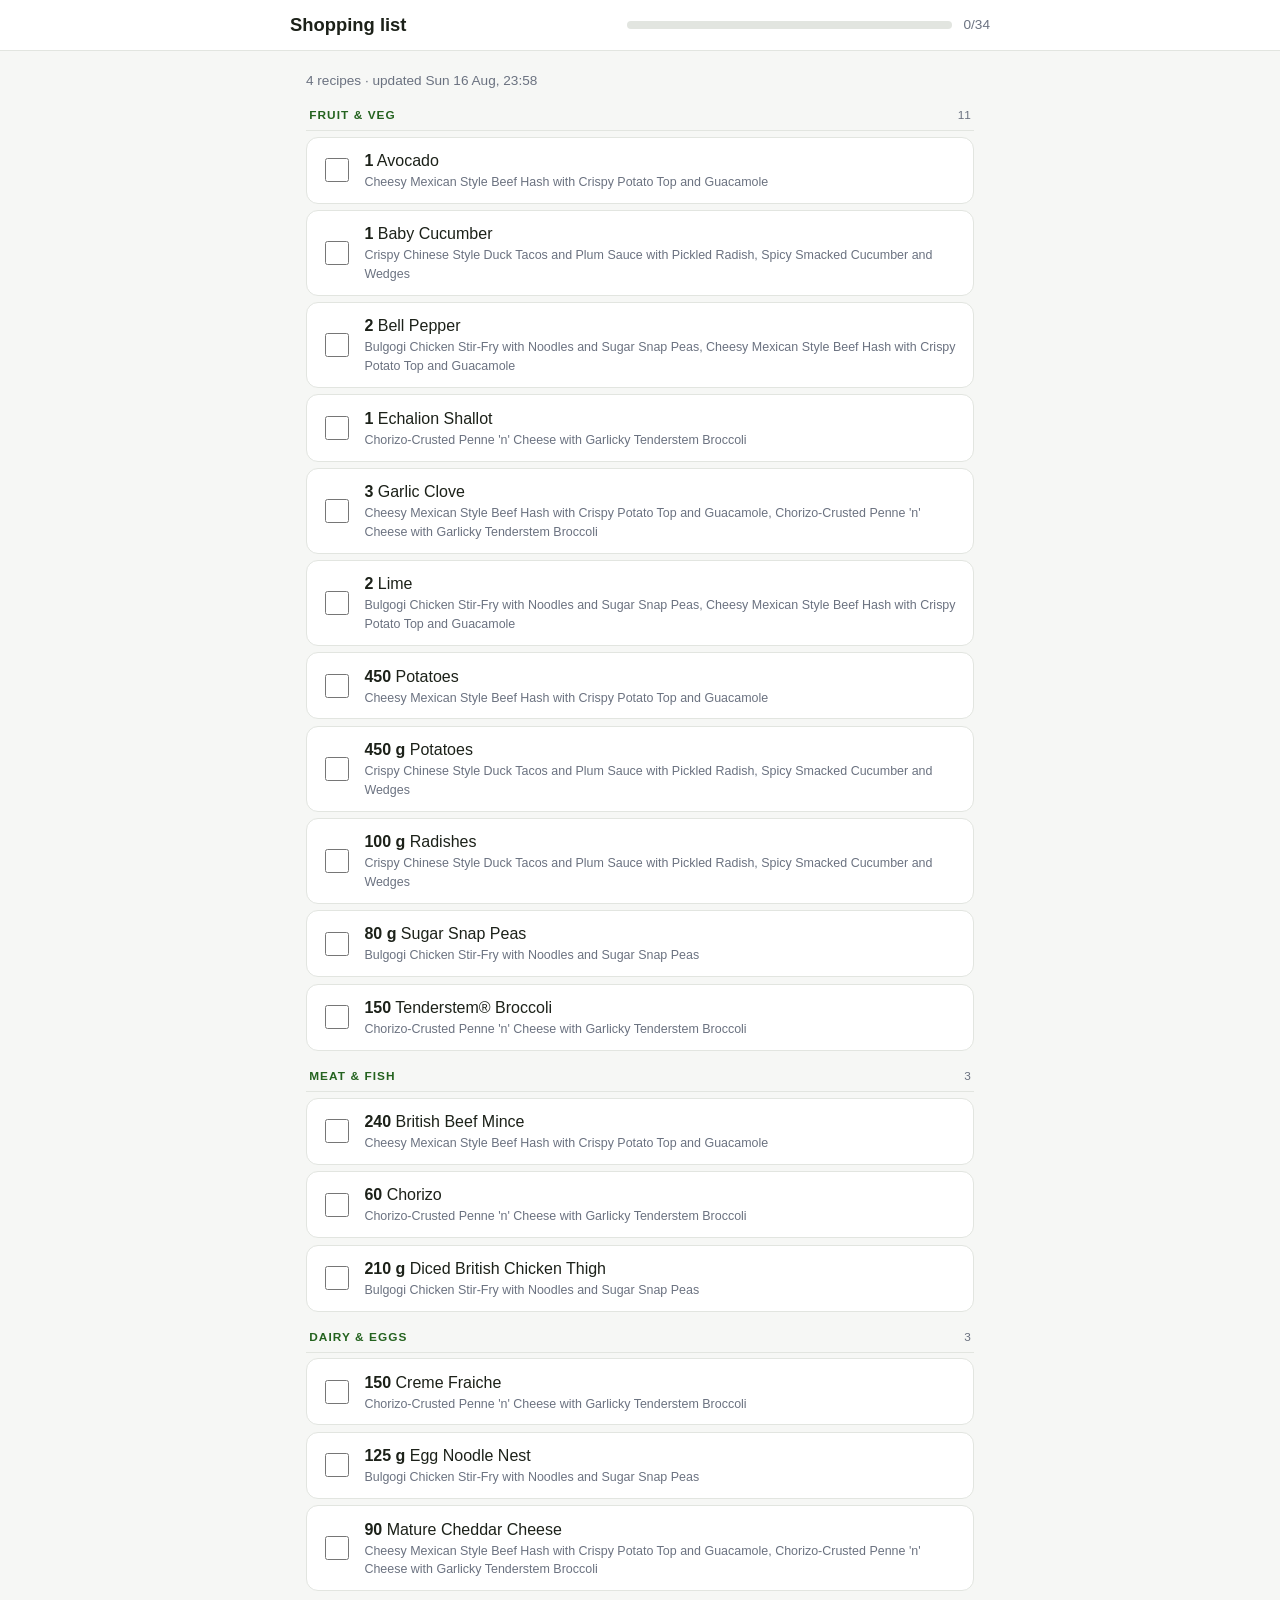
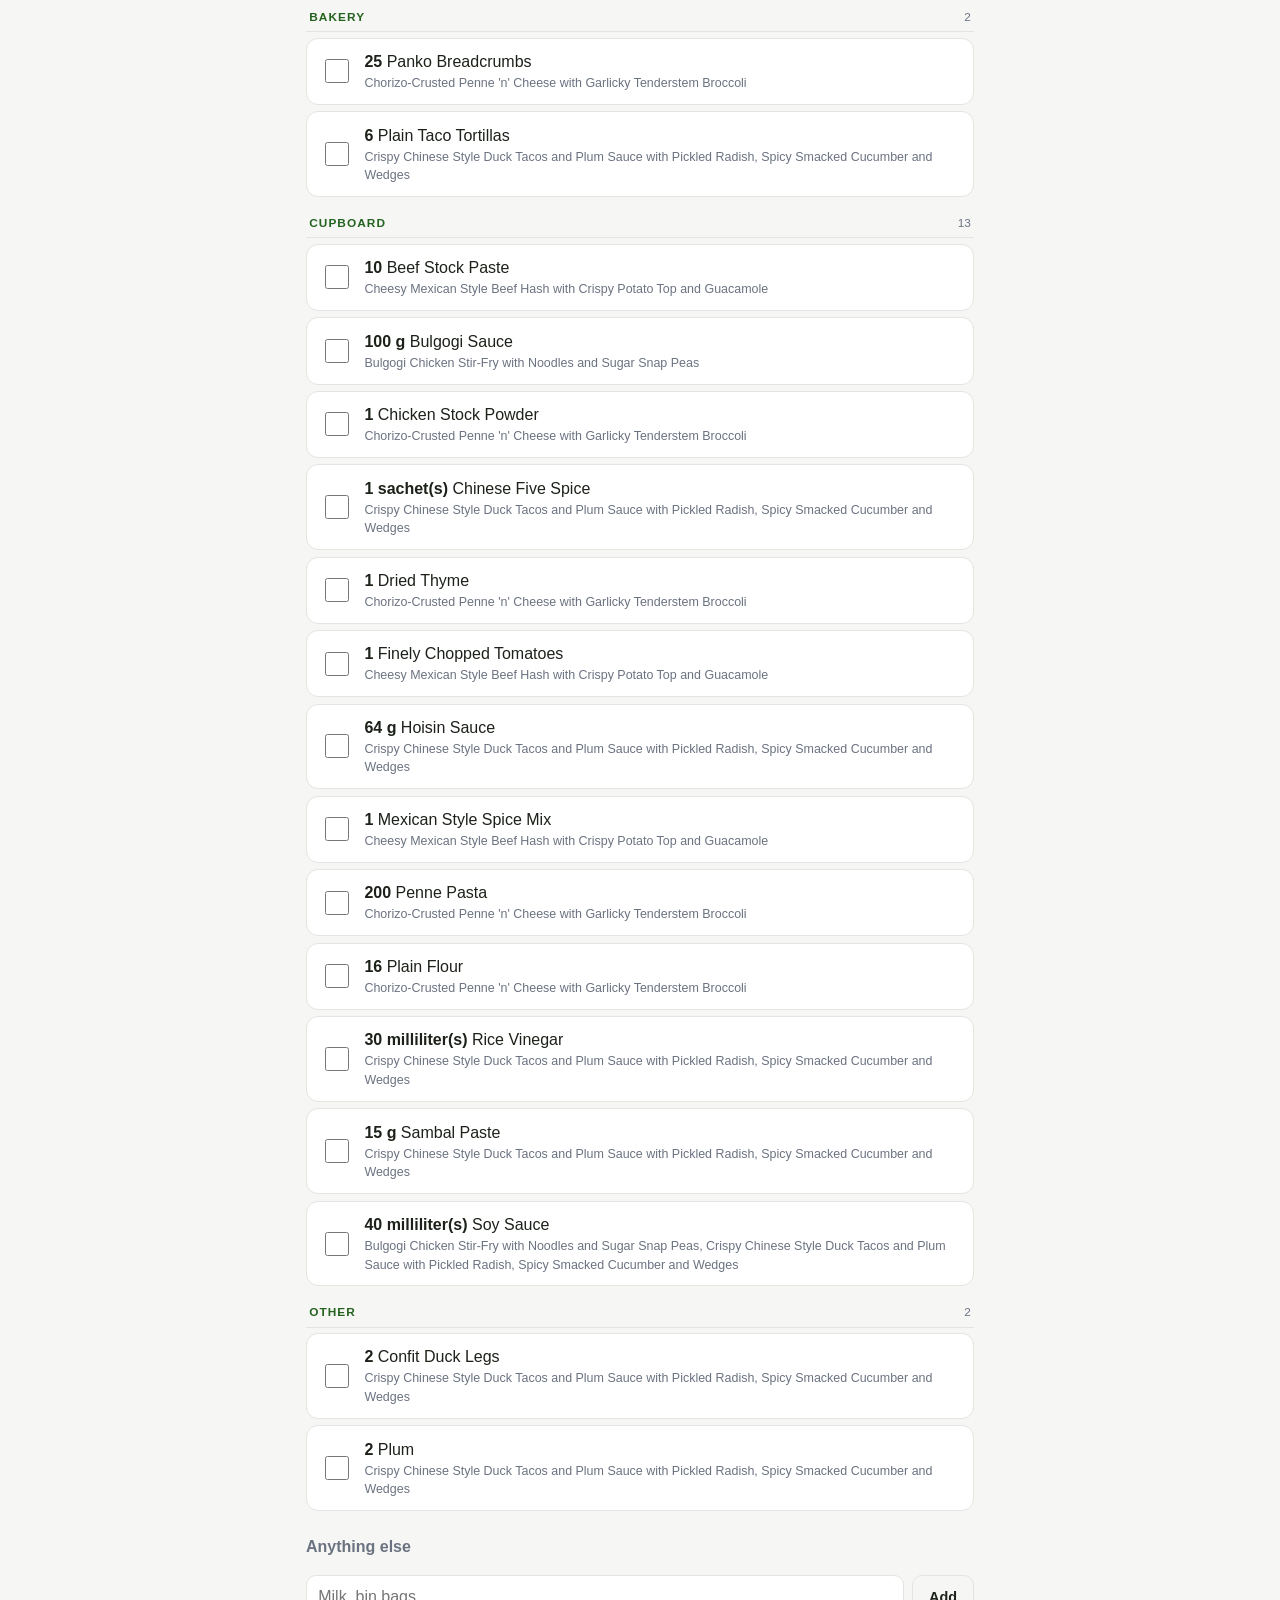
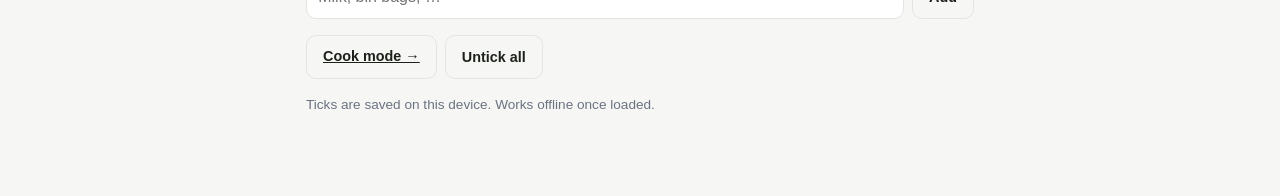
==== commit c90cac04: "Shopping list 16 Aug 23:58" ====
--- a/docs/index.html
+++ b/docs/index.html
@@ -77,31 +77,47 @@
   </div>
 </header>
 <main>
-  <p class="meta">3 recipes &middot; updated Sun 16 Aug, 23:39</p>
-  <ul id="list"><li class="aisle-head">Fruit &amp; Veg<span class="n">7</span></li>
+  <p class="meta">4 recipes &middot; updated Sun 16 Aug, 23:58</p>
+  <ul id="list"><li class="aisle-head">Fruit &amp; Veg<span class="n">11</span></li>
 <li><label><input type="checkbox" data-key="avocado|"><span class="txt"><span class="qty">1</span> Avocado<span class="for">Cheesy Mexican Style Beef Hash with Crispy Potato Top and Guacamole</span></span></label></li>
-<li><label><input type="checkbox" data-key="bell pepper|"><span class="txt"><span class="qty">2</span> Bell Pepper<span class="for">Cheesy Mexican Style Beef Hash with Crispy Potato Top and Guacamole</span></span></label></li>
-<li><label><input type="checkbox" data-key="echalion shallot|"><span class="txt"><span class="qty">2</span> Echalion Shallot<span class="for">Chorizo-Crusted Penne &#x27;n&#x27; Cheese with Garlicky Tenderstem Broccoli</span></span></label></li>
-<li><label><input type="checkbox" data-key="garlic|"><span class="txt"><span class="qty">7</span> Garlic Clove<span class="for">Cheesy Mexican Style Beef Hash with Crispy Potato Top and Guacamole, Chorizo-Crusted Penne &#x27;n&#x27; Cheese with Garlicky Tenderstem Broccoli</span></span></label></li>
-<li><label><input type="checkbox" data-key="lime|"><span class="txt"><span class="qty">1</span> Lime<span class="for">Cheesy Mexican Style Beef Hash with Crispy Potato Top and Guacamole</span></span></label></li>
-<li><label><input type="checkbox" data-key="potato|"><span class="txt"><span class="qty">700</span> Potatoes<span class="for">Cheesy Mexican Style Beef Hash with Crispy Potato Top and Guacamole</span></span></label></li>
-<li><label><input type="checkbox" data-key="tenderstem® broccoli|"><span class="txt"><span class="qty">400</span> Tenderstem® Broccoli<span class="for">Chorizo-Crusted Penne &#x27;n&#x27; Cheese with Garlicky Tenderstem Broccoli</span></span></label></li>
-<li class="aisle-head">Meat &amp; Fish<span class="n">2</span></li>
-<li><label><input type="checkbox" data-key="british beef mince|"><span class="txt"><span class="qty">360</span> British Beef Mince<span class="for">Cheesy Mexican Style Beef Hash with Crispy Potato Top and Guacamole</span></span></label></li>
-<li><label><input type="checkbox" data-key="chorizo|"><span class="txt"><span class="qty">180</span> Chorizo<span class="for">Chorizo-Crusted Penne &#x27;n&#x27; Cheese with Garlicky Tenderstem Broccoli</span></span></label></li>
-<li class="aisle-head">Dairy &amp; Eggs<span class="n">2</span></li>
-<li><label><input type="checkbox" data-key="creme fraiche|"><span class="txt"><span class="qty">450</span> Creme Fraiche<span class="for">Chorizo-Crusted Penne &#x27;n&#x27; Cheese with Garlicky Tenderstem Broccoli</span></span></label></li>
-<li><label><input type="checkbox" data-key="mature cheddar cheese|"><span class="txt"><span class="qty">225</span> Mature Cheddar Cheese<span class="for">Cheesy Mexican Style Beef Hash with Crispy Potato Top and Guacamole, Chorizo-Crusted Penne &#x27;n&#x27; Cheese with Garlicky Tenderstem Broccoli</span></span></label></li>
-<li class="aisle-head">Bakery<span class="n">1</span></li>
-<li><label><input type="checkbox" data-key="panko breadcrumbs|"><span class="txt"><span class="qty">100</span> Panko Breadcrumbs<span class="for">Chorizo-Crusted Penne &#x27;n&#x27; Cheese with Garlicky Tenderstem Broccoli</span></span></label></li>
-<li class="aisle-head">Cupboard<span class="n">7</span></li>
-<li><label><input type="checkbox" data-key="beef stock paste|"><span class="txt"><span class="qty">15</span> Beef Stock Paste<span class="for">Cheesy Mexican Style Beef Hash with Crispy Potato Top and Guacamole</span></span></label></li>
-<li><label><input type="checkbox" data-key="chicken stock powder|"><span class="txt"><span class="qty">4</span> Chicken Stock Powder<span class="for">Chorizo-Crusted Penne &#x27;n&#x27; Cheese with Garlicky Tenderstem Broccoli</span></span></label></li>
-<li><label><input type="checkbox" data-key="dried thyme|"><span class="txt"><span class="qty">2</span> Dried Thyme<span class="for">Chorizo-Crusted Penne &#x27;n&#x27; Cheese with Garlicky Tenderstem Broccoli</span></span></label></li>
+<li><label><input type="checkbox" data-key="baby cucumber|"><span class="txt"><span class="qty">1</span> Baby Cucumber<span class="for">Crispy Chinese Style Duck Tacos and Plum Sauce with Pickled Radish, Spicy Smacked Cucumber and Wedges</span></span></label></li>
+<li><label><input type="checkbox" data-key="bell pepper|"><span class="txt"><span class="qty">2</span> Bell Pepper<span class="for">Bulgogi Chicken Stir-Fry with Noodles and Sugar Snap Peas, Cheesy Mexican Style Beef Hash with Crispy Potato Top and Guacamole</span></span></label></li>
+<li><label><input type="checkbox" data-key="echalion shallot|"><span class="txt"><span class="qty">1</span> Echalion Shallot<span class="for">Chorizo-Crusted Penne &#x27;n&#x27; Cheese with Garlicky Tenderstem Broccoli</span></span></label></li>
+<li><label><input type="checkbox" data-key="garlic|"><span class="txt"><span class="qty">3</span> Garlic Clove<span class="for">Cheesy Mexican Style Beef Hash with Crispy Potato Top and Guacamole, Chorizo-Crusted Penne &#x27;n&#x27; Cheese with Garlicky Tenderstem Broccoli</span></span></label></li>
+<li><label><input type="checkbox" data-key="lime|"><span class="txt"><span class="qty">2</span> Lime<span class="for">Bulgogi Chicken Stir-Fry with Noodles and Sugar Snap Peas, Cheesy Mexican Style Beef Hash with Crispy Potato Top and Guacamole</span></span></label></li>
+<li><label><input type="checkbox" data-key="potato|"><span class="txt"><span class="qty">450</span> Potatoes<span class="for">Cheesy Mexican Style Beef Hash with Crispy Potato Top and Guacamole</span></span></label></li>
+<li><label><input type="checkbox" data-key="potato|g"><span class="txt"><span class="qty">450 g</span> Potatoes<span class="for">Crispy Chinese Style Duck Tacos and Plum Sauce with Pickled Radish, Spicy Smacked Cucumber and Wedges</span></span></label></li>
+<li><label><input type="checkbox" data-key="radishes|g"><span class="txt"><span class="qty">100 g</span> Radishes<span class="for">Crispy Chinese Style Duck Tacos and Plum Sauce with Pickled Radish, Spicy Smacked Cucumber and Wedges</span></span></label></li>
+<li><label><input type="checkbox" data-key="sugar snap peas|g"><span class="txt"><span class="qty">80 g</span> Sugar Snap Peas<span class="for">Bulgogi Chicken Stir-Fry with Noodles and Sugar Snap Peas</span></span></label></li>
+<li><label><input type="checkbox" data-key="tenderstem® broccoli|"><span class="txt"><span class="qty">150</span> Tenderstem® Broccoli<span class="for">Chorizo-Crusted Penne &#x27;n&#x27; Cheese with Garlicky Tenderstem Broccoli</span></span></label></li>
+<li class="aisle-head">Meat &amp; Fish<span class="n">3</span></li>
+<li><label><input type="checkbox" data-key="british beef mince|"><span class="txt"><span class="qty">240</span> British Beef Mince<span class="for">Cheesy Mexican Style Beef Hash with Crispy Potato Top and Guacamole</span></span></label></li>
+<li><label><input type="checkbox" data-key="chorizo|"><span class="txt"><span class="qty">60</span> Chorizo<span class="for">Chorizo-Crusted Penne &#x27;n&#x27; Cheese with Garlicky Tenderstem Broccoli</span></span></label></li>
+<li><label><input type="checkbox" data-key="diced british chicken thigh|g"><span class="txt"><span class="qty">210 g</span> Diced British Chicken Thigh<span class="for">Bulgogi Chicken Stir-Fry with Noodles and Sugar Snap Peas</span></span></label></li>
+<li class="aisle-head">Dairy &amp; Eggs<span class="n">3</span></li>
+<li><label><input type="checkbox" data-key="creme fraiche|"><span class="txt"><span class="qty">150</span> Creme Fraiche<span class="for">Chorizo-Crusted Penne &#x27;n&#x27; Cheese with Garlicky Tenderstem Broccoli</span></span></label></li>
+<li><label><input type="checkbox" data-key="egg noodle nest|g"><span class="txt"><span class="qty">125 g</span> Egg Noodle Nest<span class="for">Bulgogi Chicken Stir-Fry with Noodles and Sugar Snap Peas</span></span></label></li>
+<li><label><input type="checkbox" data-key="mature cheddar cheese|"><span class="txt"><span class="qty">90</span> Mature Cheddar Cheese<span class="for">Cheesy Mexican Style Beef Hash with Crispy Potato Top and Guacamole, Chorizo-Crusted Penne &#x27;n&#x27; Cheese with Garlicky Tenderstem Broccoli</span></span></label></li>
+<li class="aisle-head">Bakery<span class="n">2</span></li>
+<li><label><input type="checkbox" data-key="panko breadcrumbs|"><span class="txt"><span class="qty">25</span> Panko Breadcrumbs<span class="for">Chorizo-Crusted Penne &#x27;n&#x27; Cheese with Garlicky Tenderstem Broccoli</span></span></label></li>
+<li><label><input type="checkbox" data-key="plain taco tortillas|"><span class="txt"><span class="qty">6</span> Plain Taco Tortillas<span class="for">Crispy Chinese Style Duck Tacos and Plum Sauce with Pickled Radish, Spicy Smacked Cucumber and Wedges</span></span></label></li>
+<li class="aisle-head">Cupboard<span class="n">13</span></li>
+<li><label><input type="checkbox" data-key="beef stock paste|"><span class="txt"><span class="qty">10</span> Beef Stock Paste<span class="for">Cheesy Mexican Style Beef Hash with Crispy Potato Top and Guacamole</span></span></label></li>
+<li><label><input type="checkbox" data-key="bulgogi sauce|g"><span class="txt"><span class="qty">100 g</span> Bulgogi Sauce<span class="for">Bulgogi Chicken Stir-Fry with Noodles and Sugar Snap Peas</span></span></label></li>
+<li><label><input type="checkbox" data-key="chicken stock powder|"><span class="txt"><span class="qty">1</span> Chicken Stock Powder<span class="for">Chorizo-Crusted Penne &#x27;n&#x27; Cheese with Garlicky Tenderstem Broccoli</span></span></label></li>
+<li><label><input type="checkbox" data-key="chinese five spice|sachet(s)"><span class="txt"><span class="qty">1 sachet(s)</span> Chinese Five Spice<span class="for">Crispy Chinese Style Duck Tacos and Plum Sauce with Pickled Radish, Spicy Smacked Cucumber and Wedges</span></span></label></li>
+<li><label><input type="checkbox" data-key="dried thyme|"><span class="txt"><span class="qty">1</span> Dried Thyme<span class="for">Chorizo-Crusted Penne &#x27;n&#x27; Cheese with Garlicky Tenderstem Broccoli</span></span></label></li>
 <li><label><input type="checkbox" data-key="finely chopped tomatoes|"><span class="txt"><span class="qty">1</span> Finely Chopped Tomatoes<span class="for">Cheesy Mexican Style Beef Hash with Crispy Potato Top and Guacamole</span></span></label></li>
+<li><label><input type="checkbox" data-key="hoisin sauce|g"><span class="txt"><span class="qty">64 g</span> Hoisin Sauce<span class="for">Crispy Chinese Style Duck Tacos and Plum Sauce with Pickled Radish, Spicy Smacked Cucumber and Wedges</span></span></label></li>
 <li><label><input type="checkbox" data-key="mexican style spice mix|"><span class="txt"><span class="qty">1</span> Mexican Style Spice Mix<span class="for">Cheesy Mexican Style Beef Hash with Crispy Potato Top and Guacamole</span></span></label></li>
-<li><label><input type="checkbox" data-key="penne pasta|"><span class="txt"><span class="qty">600</span> Penne Pasta<span class="for">Chorizo-Crusted Penne &#x27;n&#x27; Cheese with Garlicky Tenderstem Broccoli</span></span></label></li>
-<li><label><input type="checkbox" data-key="plain flour|"><span class="txt"><span class="qty">48</span> Plain Flour<span class="for">Chorizo-Crusted Penne &#x27;n&#x27; Cheese with Garlicky Tenderstem Broccoli</span></span></label></li></ul>
+<li><label><input type="checkbox" data-key="penne pasta|"><span class="txt"><span class="qty">200</span> Penne Pasta<span class="for">Chorizo-Crusted Penne &#x27;n&#x27; Cheese with Garlicky Tenderstem Broccoli</span></span></label></li>
+<li><label><input type="checkbox" data-key="plain flour|"><span class="txt"><span class="qty">16</span> Plain Flour<span class="for">Chorizo-Crusted Penne &#x27;n&#x27; Cheese with Garlicky Tenderstem Broccoli</span></span></label></li>
+<li><label><input type="checkbox" data-key="rice vinegar|milliliter(s)"><span class="txt"><span class="qty">30 milliliter(s)</span> Rice Vinegar<span class="for">Crispy Chinese Style Duck Tacos and Plum Sauce with Pickled Radish, Spicy Smacked Cucumber and Wedges</span></span></label></li>
+<li><label><input type="checkbox" data-key="sambal paste|g"><span class="txt"><span class="qty">15 g</span> Sambal Paste<span class="for">Crispy Chinese Style Duck Tacos and Plum Sauce with Pickled Radish, Spicy Smacked Cucumber and Wedges</span></span></label></li>
+<li><label><input type="checkbox" data-key="soy sauce|milliliter(s)"><span class="txt"><span class="qty">40 milliliter(s)</span> Soy Sauce<span class="for">Bulgogi Chicken Stir-Fry with Noodles and Sugar Snap Peas, Crispy Chinese Style Duck Tacos and Plum Sauce with Pickled Radish, Spicy Smacked Cucumber and Wedges</span></span></label></li>
+<li class="aisle-head">Other<span class="n">2</span></li>
+<li><label><input type="checkbox" data-key="confit duck legs|"><span class="txt"><span class="qty">2</span> Confit Duck Legs<span class="for">Crispy Chinese Style Duck Tacos and Plum Sauce with Pickled Radish, Spicy Smacked Cucumber and Wedges</span></span></label></li>
+<li><label><input type="checkbox" data-key="plum|"><span class="txt"><span class="qty">2</span> Plum<span class="for">Crispy Chinese Style Duck Tacos and Plum Sauce with Pickled Radish, Spicy Smacked Cucumber and Wedges</span></span></label></li></ul>
 
   <h2>Anything else</h2>
   <div class="add">
